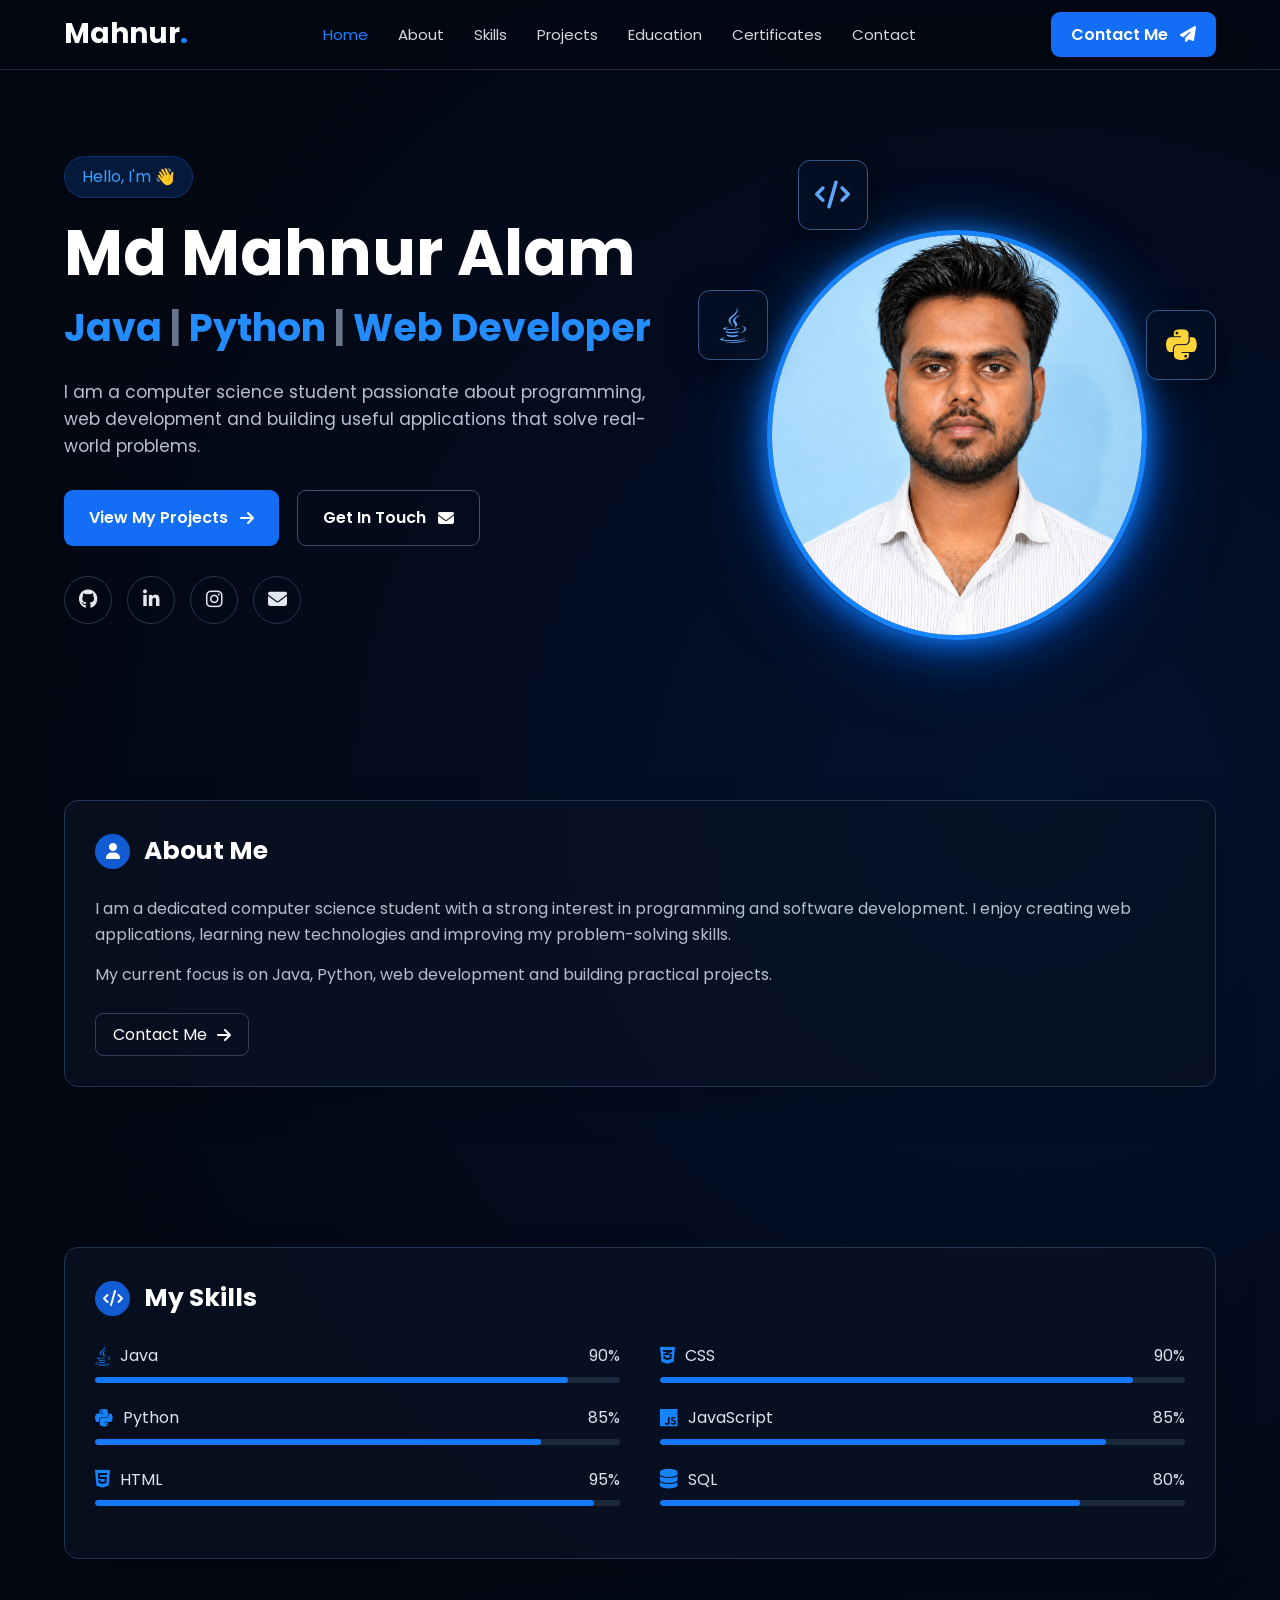
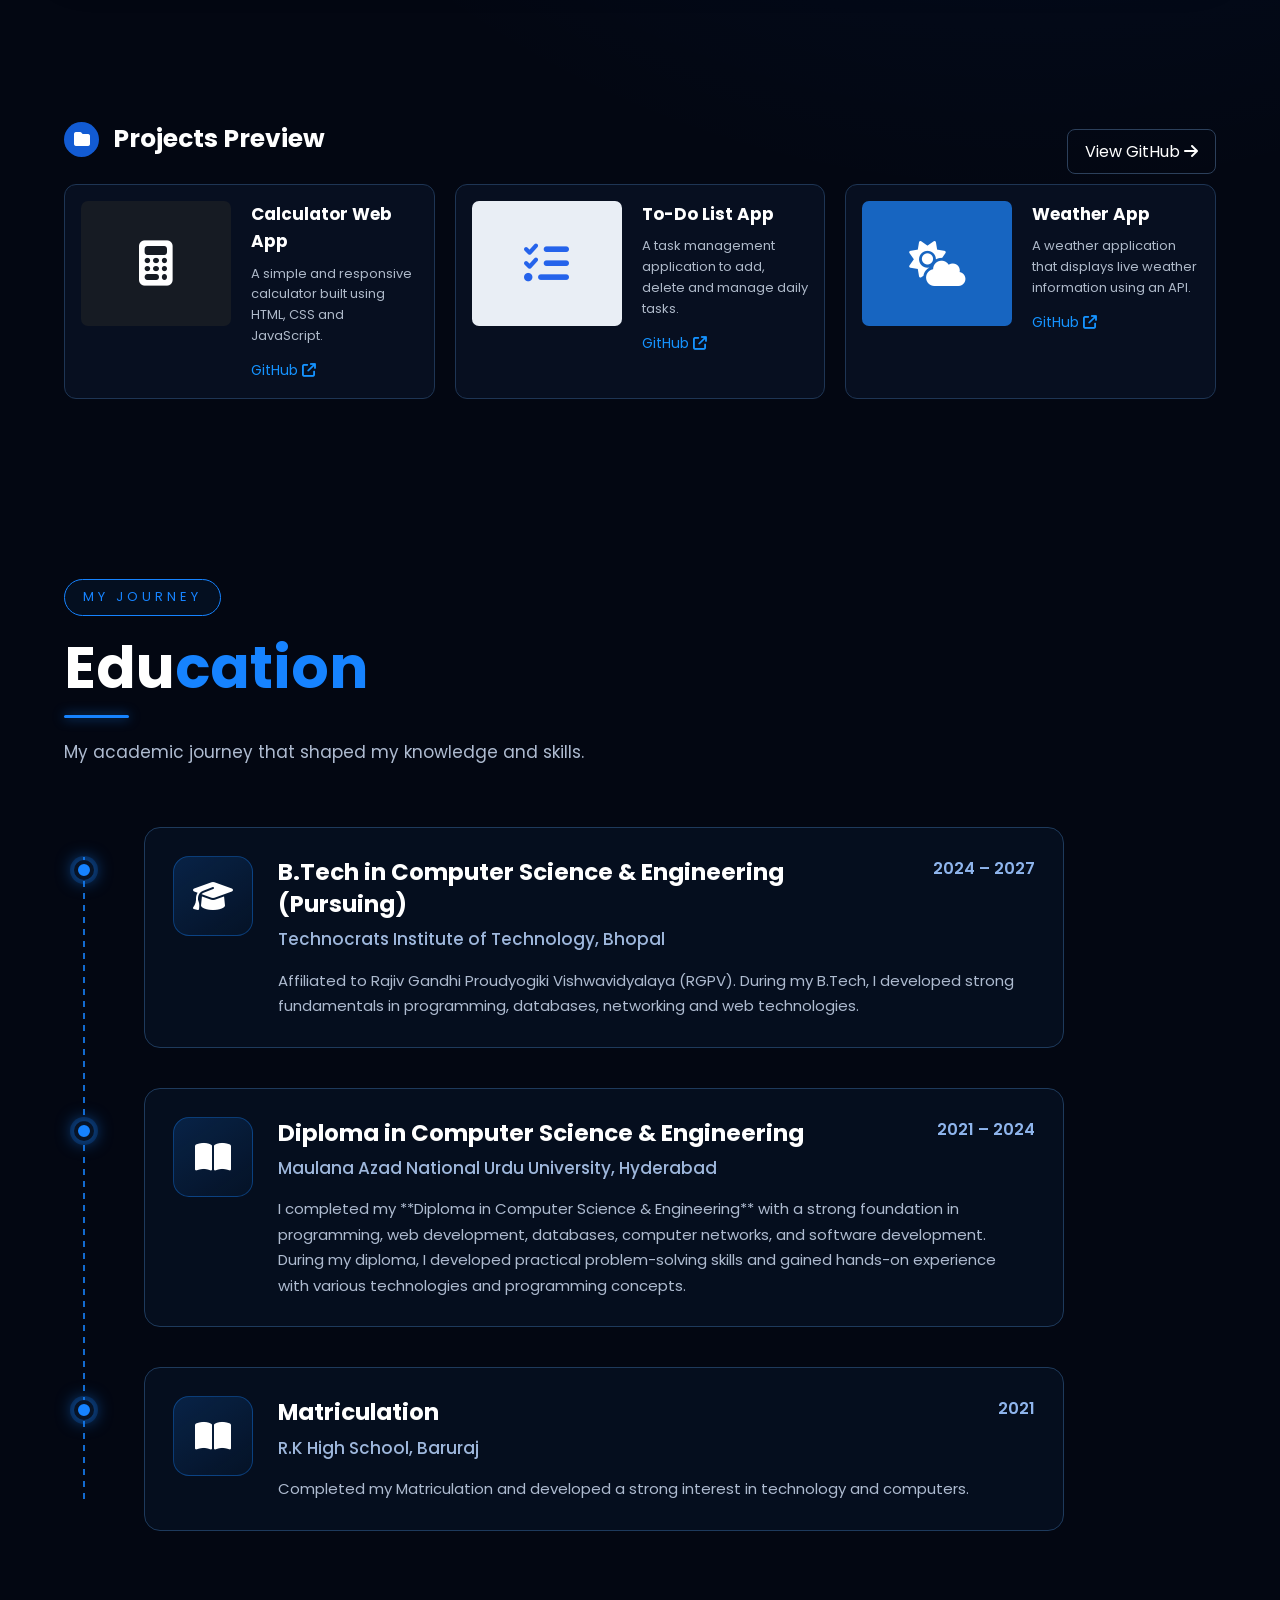
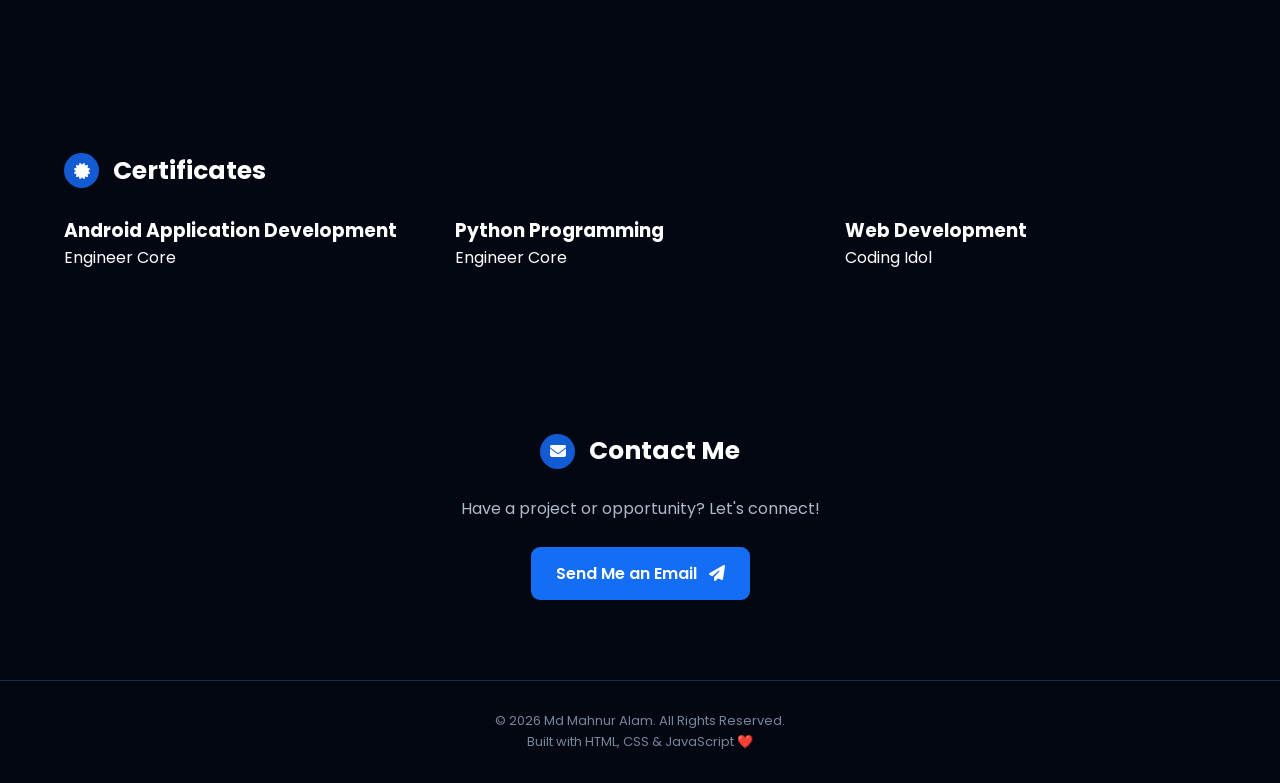
==== portfolio/index.html @ 5532bba8 "Add portfolio site, projects, and Pages workflow Initial add: personal portfolio static site under p" ====
<!DOCTYPE html>
<html lang="en">

<head>
    <meta charset="UTF-8">
    <meta name="viewport" content="width=device-width, initial-scale=1.0">

    <title>Md Mahnur Alam | Portfolio</title>
    <meta name="description" content="Portfolio of Md Mahnur Alam, a computer science student and Java, Python, and web developer.">

    <!-- Google Font -->
    <link rel="preconnect" href="https://fonts.googleapis.com">
    <link rel="preconnect" href="https://fonts.gstatic.com" crossorigin>
    <link href="https://fonts.googleapis.com/css2?family=Poppins:wght@300;400;500;600;700;800&display=swap"
        rel="stylesheet">

    <!-- Font Awesome Icons -->
    <link rel="stylesheet"
        href="https://cdnjs.cloudflare.com/ajax/libs/font-awesome/6.5.2/css/all.min.css">

    <!-- CSS -->
    <link rel="stylesheet" href="style.css">
</head>

<body>

    <!-- ================= NAVBAR ================= -->

    <header class="navbar">

        <a href="#home" class="logo">
            Mahnur<span>.</span>
        </a>

        <nav>
            <a href="#home" class="active">Home</a>
            <a href="#about">About</a>
            <a href="#skills">Skills</a>
            <a href="#projects">Projects</a>
            <a href="#education">Education</a>
            <a href="#certificates">Certificates</a>
            <a href="#contact">Contact</a>
        </nav>

        <a href="#contact" class="nav-btn">
            Contact Me
            <i class="fa-solid fa-paper-plane"></i>
        </a>

        <button class="menu-btn">
            <i class="fa-solid fa-bars"></i>
        </button>

    </header>


    <!-- ================= HOME ================= -->

    <section id="home" class="hero">

        <div class="hero-text">

            <div class="hello">
                Hello, I'm 👋
            </div>

            <h1>
                Md Mahnur Alam
            </h1>

            <h2>
                Java <span>|</span> Python <span>|</span> Web Developer
            </h2>

            <p>
                I am a computer science student passionate about
                programming, web development and building useful
                applications that solve real-world problems.
            </p>

            <div class="hero-buttons">

                <a href="#projects" class="primary-btn">
                    View My Projects
                    <i class="fa-solid fa-arrow-right"></i>
                </a>

                <a href="mailto:mahnooralam007@gmail.com" class="secondary-btn">
                    Get In Touch
                    <i class="fa-solid fa-envelope"></i>
                </a>

            </div>


            <!-- Social Media -->

            <div class="social-icons">

                <a href="https://github.com/mahnuralam007" title="GitHub">
                    <i class="fa-brands fa-github"></i>
                </a>

                <a href="https://www.linkedin.com/in/md-mahnur-alam-bbb859289/" title="LinkedIn">
                    <i class="fa-brands fa-linkedin-in"></i>
                </a>

                <a href="https://www.instagram.com/__md_mahnoor_?igsi=ZjZoYW9jem9waG0=" title="Instagram">
                    <i class="fa-brands fa-instagram"></i>
                </a>

                <a href="https://mail.google.com/mail/?view=cm&fs=1&to=mahnooralam007@gmail.com" title="Email">
                    <i class="fa-solid fa-envelope"></i>
                </a>

            </div>

        </div>


        <!-- Profile Image -->

        <div class="hero-image">

            <div class="glow-circle"></div>

            <img src="My_pic_mn.png" alt="Md Mahnur Alam">

            <div class="floating-icon java">
                <i class="fa-brands fa-java"></i>
            </div>

            <div class="floating-icon python">
                <i class="fa-brands fa-python"></i>
            </div>

            <div class="floating-icon code">
                <i class="fa-solid fa-code"></i>
            </div>

        </div>

    </section>


    <!-- ================= ABOUT + SKILLS ================= -->

    <section class="about">

        <!-- About -->

        <div class="about-card" id="about">

            <div class="section-title">
                <i class="fa-solid fa-user"></i>
                <h2>About Me</h2>
            </div>

            <p>
                I am a dedicated computer science student with a strong
                interest in programming and software development.
                I enjoy creating web applications, learning new
                technologies and improving my problem-solving skills.
            </p>

            <p>
                My current focus is on Java, Python, web development
                and building practical projects.
            </p>

            <a href="#contact" class="small-btn">
                Contact Me
                <i class="fa-solid fa-arrow-right"></i>
            </a>

        </div>

    </section>

        <!-- Skills -->

        <section class="skills">

        <div class="skills-card" id="skills">

            <div class="section-title">
                <i class="fa-solid fa-code"></i>
                <h2>My Skills</h2>
            </div>


            <div class="skills-container">

                <!-- Left -->

                <div class="skill-column">

                    <div class="skill">
                        <div class="skill-info">
                            <span>
                                <i class="fa-brands fa-java"></i>
                                Java
                            </span>
                            <span>90%</span>
                        </div>

                        <div class="progress">
                            <div style="width: 90%"></div>
                        </div>
                    </div>


                    <div class="skill">
                        <div class="skill-info">
                            <span>
                                <i class="fa-brands fa-python"></i>
                                Python
                            </span>
                            <span>85%</span>
                        </div>

                        <div class="progress">
                            <div style="width: 85%"></div>
                        </div>
                    </div>


                    <div class="skill">
                        <div class="skill-info">
                            <span>
                                <i class="fa-brands fa-html5"></i>
                                HTML
                            </span>
                            <span>95%</span>
                        </div>

                        <div class="progress">
                            <div style="width: 95%"></div>
                        </div>
                    </div>

                </div>


                <!-- Right -->

                <div class="skill-column">

                    <div class="skill">
                        <div class="skill-info">
                            <span>
                                <i class="fa-brands fa-css3-alt"></i>
                                CSS
                            </span>
                            <span>90%</span>
                        </div>

                        <div class="progress">
                            <div style="width: 90%"></div>
                        </div>
                    </div>


                    <div class="skill">
                        <div class="skill-info">
                            <span>
                                <i class="fa-brands fa-js"></i>
                                JavaScript
                            </span>
                            <span>85%</span>
                        </div>

                        <div class="progress">
                            <div style="width: 85%"></div>
                        </div>
                    </div>


                    <div class="skill">
                        <div class="skill-info">
                            <span>
                                <i class="fa-solid fa-database"></i>
                                SQL
                            </span>
                            <span>80%</span>
                        </div>

                        <div class="progress">
                            <div style="width: 80%"></div>
                        </div>
                    </div>

                </div>

            </div>

        </div>

    </section>


    <!-- ================= PROJECTS ================= -->

    <section id="projects" class="projects">

        <div class="section-heading">

            <div class="section-title">
                <i class="fa-solid fa-folder"></i>
                <h2>Projects Preview</h2>
            </div>

            <a href="https://github.com/mahnuralam007" target="_blank" rel="noopener noreferrer" class="view-all">
                View GitHub
                <i class="fa-solid fa-arrow-right"></i>
            </a>

        </div>


        <div class="project-container">


            <!-- Project 1 -->

            <div class="project-card">

                <div class="project-image calculator">
                    <i class="fa-solid fa-calculator"></i>
                </div>

                <div class="project-content">

                    <h3>Calculator Web App</h3>

                    <p>
                        A simple and responsive calculator
                        built using HTML, CSS and JavaScript.
                    </p>

                    <a href="https://github.com/mahnuralam007" target="_blank" rel="noopener noreferrer">
                        GitHub
                        <i class="fa-solid fa-arrow-up-right-from-square"></i>
                    </a>

                </div>

            </div>


            <!-- Project 2 -->

            <div class="project-card">

                <div class="project-image todo">
                    <i class="fa-solid fa-list-check"></i>
                </div>

                <div class="project-content">

                    <h3>To-Do List App</h3>

                    <p>
                        A task management application to
                        add, delete and manage daily tasks.
                    </p>

                    <a href="https://github.com/mahnuralam007" target="_blank" rel="noopener noreferrer">
                        GitHub
                        <i class="fa-solid fa-arrow-up-right-from-square"></i>
                    </a>

                </div>

            </div>


            <!-- Project 3 -->

            <div class="project-card">

                <div class="project-image weather">
                    <i class="fa-solid fa-cloud-sun"></i>
                </div>

                <div class="project-content">

                    <h3>Weather App</h3>

                    <p>
                        A weather application that displays
                        live weather information using an API.
                    </p>

                    <a href="https://github.com/mahnuralam007" target="_blank" rel="noopener noreferrer">
                        GitHub
                        <i class="fa-solid fa-arrow-up-right-from-square"></i>
                    </a>

                </div>

            </div>

        </div>

    </section>


<!-- ================= EDUCATION ================= -->

<section id="education" class="education-section">

    <div class="education-header">

        <span class="journey-label">MY JOURNEY</span>

        <h2>
            <span>Edu</span>cation
        </h2>

        <div class="education-line"></div>

        <p>
            My academic journey that shaped my knowledge and skills.
        </p>

    </div>


    <div class="education-timeline">


        <!-- Diploma -->

        <div class="education-item">

            <div class="timeline-dot"></div>

            <div class="education-icon">
                <i class="fa-solid fa-graduation-cap"></i>
            </div>

            <div class="education-content">

                <div class="education-top">

                    <div>
                        <h3>
                            B.Tech in Computer Science & Engineering (Pursuing)
                        </h3>

                        <h4>
                            Technocrats Institute of Technology, Bhopal
                        </h4>
                    </div>

                    <span class="education-date">
                        2024 – 2027
                    </span>

                </div>

                <p>
                    Affiliated to Rajiv Gandhi Proudyogiki Vishwavidyalaya
                    (RGPV). During my B.Tech, I developed strong
                    fundamentals in programming, databases, networking
                    and web technologies.
                </p>

            </div>

        </div>


        <!-- 12th -->

        <div class="education-item">

            <div class="timeline-dot"></div>

            <div class="education-icon">
                <i class="fa-solid fa-book-open"></i>
            </div>

            <div class="education-content">

                <div class="education-top">

                    <div>
                        <h3>
                            Diploma in Computer Science & Engineering
                        </h3>

                        <h4>
                            Maulana Azad National Urdu University, Hyderabad
                        </h4>
                    </div>

                    <span class="education-date">
                        2021 – 2024
                    </span>

                </div>

                <p>
                    I completed my **Diploma in Computer Science & Engineering** 
                    with a strong foundation in programming, web development, databases, 
                    computer networks, and software development. During my diploma, 
                    I developed practical problem-solving skills and gained hands-on 
                    experience with various technologies and programming concepts.
                </p>

            </div>

        </div>


        <!-- 10th -->

        <div class="education-item">

            <div class="timeline-dot"></div>

            <div class="education-icon">
                <i class="fa-solid fa-book-open"></i>
            </div>

            <div class="education-content">

                <div class="education-top">

                    <div>
                        <h3>
                            Matriculation
                        </h3>

                        <h4>
                            R.K High School, Baruraj
                        </h4>
                    </div>

                    <span class="education-date">
                        2021
                    </span>

                </div>

                <p>
                    Completed my Matriculation and developed
                    a strong interest in technology and computers.
                </p>

            </div>

        </div>

    </div>

</section>


    <!-- ================= CERTIFICATES ================= -->

    <section id="certificates" class="simple-section">

        <div class="section-title">
            <i class="fa-solid fa-certificate"></i>
            <h2>Certificates</h2>
        </div>

        <div class="certificate-container">

            <div class="simple-card">
                <h3>Android Application Development</h3>
                <p>Engineer Core</p>
            </div>

            <div class="simple-card">
                <h3>Python Programming</h3>
                <p>Engineer Core</p>
            </div>

            <div class="simple-card">
                <h3>Web Development</h3>
                <p>Coding Idol</p>
            </div>

        </div>

    </section>


    <!-- ================= CONTACT ================= -->

    <section id="contact" class="contact">

        <div class="section-title">
            <i class="fa-solid fa-envelope"></i>
            <h2>Contact Me</h2>
        </div>

        <p>
            Have a project or opportunity? Let's connect!
        </p>

        <a href="mailto:mahnooralam007@gmail.com" class="primary-btn">
            Send Me an Email
            <i class="fa-solid fa-paper-plane"></i>
        </a>

    </section>


    <!-- ================= FOOTER ================= -->

    <footer>

        <p>
            © 2026 Md Mahnur Alam. All Rights Reserved.
        </p>

        <p>
            Built with HTML, CSS & JavaScript ❤️
        </p>

    </footer>


    <!-- JavaScript -->
    <script src="script.js"></script>

</body>

</html>
---- portfolio/style.css ----
/* =========================
   RESET
========================= */

* {
    margin: 0;
    padding: 0;
    box-sizing: border-box;
}


html {
    scroll-behavior: smooth;
}


body {
    font-family: "Poppins", sans-serif;

    background:
        radial-gradient(circle at 80% 20%, rgba(0, 102, 255, 0.12), transparent 30%),
        #030712;

    color: #ffffff;

    line-height: 1.6;
}


/* =========================
   GENERAL
========================= */

section {
    padding: 80px 5%;
}


a {
    text-decoration: none;
    color: inherit;
}


button {
    font-family: inherit;
}


/* =========================
   NAVBAR
========================= */

.navbar {
    height: 70px;

    display: flex;
    align-items: center;
    justify-content: space-between;

    padding: 0 5%;

    background: rgba(3, 7, 18, 0.9);

    border-bottom: 1px solid #1c2a41;

    position: sticky;
    top: 0;

    z-index: 1000;

    backdrop-filter: blur(10px);
}


.logo {
    font-size: 28px;
    font-weight: 700;
}


.logo span {
    color: #1683ff;
}


.navbar nav {
    display: flex;
    gap: 30px;
}


.navbar nav a {
    color: #d4d8e0;

    font-size: 15px;

    transition: 0.3s;
}


.navbar nav a:hover,
.navbar nav a.active {
    color: #1683ff;
}


.nav-btn {
    background: #146ef5;

    padding: 10px 20px;

    border-radius: 9px;

    font-weight: 600;

    transition: 0.3s;
}


.nav-btn:hover {
    transform: translateY(-2px);

    box-shadow: 0 10px 30px rgba(20, 110, 245, 0.3);
}


.nav-btn i {
    margin-left: 8px;
}


.menu-btn {
    display: none;

    background: none;

    border: none;

    color: white;

    font-size: 24px;

    cursor: pointer;
}


/* =========================
   HERO
========================= */

.hero {
    min-height: 600px;

    display: flex;
    align-items: center;
    justify-content: space-between;

    max-width: 1400px;

    margin: auto;

    padding-top: 70px;
}


.hero-text {
    width: 52%;
}


.hello {
    display: inline-block;

    background: rgba(20, 110, 245, 0.18);

    color: #39a0ff;

    padding: 7px 17px;

    border-radius: 30px;

    margin-bottom: 20px;

    border: 1px solid rgba(20, 110, 245, 0.3);
}


.hero h1 {
    font-size: clamp(45px, 5vw, 68px);

    line-height: 1.1;

    margin-bottom: 10px;
}


.hero h2 {
    color: #238cff;

    font-size: clamp(25px, 3vw, 38px);

    margin-bottom: 20px;
}


.hero h2 span {
    color: #68758b;
}


.hero-text > p {
    max-width: 650px;

    color: #b6c0d0;

    font-size: 17px;

    margin-bottom: 30px;
}


/* =========================
   BUTTONS
========================= */

.hero-buttons {
    display: flex;

    gap: 18px;

    flex-wrap: wrap;
}


.primary-btn,
.secondary-btn {
    display: inline-flex;

    align-items: center;

    gap: 12px;

    padding: 14px 25px;

    border-radius: 9px;

    font-weight: 600;

    transition: 0.3s;
}


.primary-btn {
    background: #146ef5;

    color: white;
}


.primary-btn:hover {
    transform: translateY(-3px);

    box-shadow: 0 12px 30px rgba(20, 110, 245, 0.3);
}


.secondary-btn {
    border: 1px solid #40516b;

    color: white;
}


.secondary-btn:hover {
    border-color: #1683ff;

    color: #1683ff;
}


/* =========================
   SOCIAL ICONS
========================= */

.social-icons {
    display: flex;

    gap: 15px;

    margin-top: 30px;
}


.social-icons a {
    width: 48px;
    height: 48px;

    display: flex;

    align-items: center;
    justify-content: center;

    border-radius: 50%;

    border: 1px solid #263750;

    color: #e2e8f0;

    font-size: 19px;

    transition: 0.3s;
}


.social-icons a:hover {
    background: #146ef5;

    border-color: #146ef5;

    transform: translateY(-4px);
}


/* =========================
   HERO IMAGE
========================= */

.hero-image {
    width: 45%;

    height: 500px;

    position: relative;

    display: flex;

    justify-content: center;

    align-items: flex-end;
}


.glow-circle {
    position: absolute;

    width: 370px;
    height: 370px;

    border-radius: 50%;

    background: radial-gradient(
        circle,
        #1267ee 0%,
        #063eac 45%,
        #031431 75%
    );

    box-shadow:
        0 0 40px rgba(0, 102, 255, 0.7),
        0 0 100px rgba(0, 102, 255, 0.3);
}


.hero-image img {
    position: relative;
    top -100px;
    z-index: 2;

    width: 380px;
    height: 410px;

    object-fit: cover;

    object-position: center;

    border-radius: 50%;

    border: 5px solid #1683ff;

    box-shadow:
        0 0 25px rgba(22, 131, 255, 0.7),
        0 0 60px rgba(22, 131, 255, 0.3);
}


/* Floating Icons */

.floating-icon {
    position: absolute;

    width: 70px;
    height: 70px;

    display: flex;

    align-items: center;
    justify-content: center;

    border-radius: 12px;

    background: rgba(5, 15, 35, 0.9);

    border: 1px solid #31598c;

    color: #60a5fa;

    font-size: 35px;

    z-index: 5;

    box-shadow: 0 10px 30px rgba(0, 0, 0, 0.4);

    animation: float 3s ease-in-out infinite;
}


.java {
    left: 0;
    top: 150px;
}


.python {
    right: 0;
    top: 170px;

    color: #ffd43b;
}


.code {
    left: 100px;
    top: 20px;

    font-size: 28px;
}


@keyframes float {

    0%,
    100% {
        transform: translateY(0);
    }

    50% {
        transform: translateY(-10px);
    }
}


/* =========================
   ABOUT + SKILLS
========================= */

.about-skills {
    max-width: 1400px;

    margin: auto;

    display: grid;

    grid-template-columns: 1fr 1.8fr;

    gap: 20px;

    padding-top: 20px;
}


.about-card,
.skills-card {
    background: rgba(8, 18, 35, 0.75);

    border: 1px solid #1e3554;

    border-radius: 14px;

    padding: 30px;

    box-shadow: 0 15px 40px rgba(0, 0, 0, 0.2);
}
    /* Fix About & Skills navigation */
#about,
#skills {
    scroll-margin-top: 100px;
}

.section-title {
    display: flex;

    align-items: center;

    gap: 14px;

    margin-bottom: 25px;
}


.section-title i {
    width: 35px;
    height: 35px;

    display: flex;

    justify-content: center;
    align-items: center;

    border-radius: 50%;

    background: #125bd3;

    color: white;
}


.section-title h2 {
    font-size: 25px;
}


.about-card p {
    color: #b4bfce;

    margin-bottom: 15px;
}


.small-btn {
    display: inline-flex;

    gap: 10px;

    align-items: center;

    border: 1px solid #2d415c;

    padding: 8px 17px;

    border-radius: 8px;

    margin-top: 10px;

    transition: 0.3s;
}


.small-btn:hover {
    color: #1683ff;

    border-color: #1683ff;
}


/* =========================
   SKILLS
========================= */

.skills-container {
    display: grid;

    grid-template-columns: 1fr 1fr;

    gap: 40px;
}


.skill {
    margin-bottom: 22px;
}


.skill-info {
    display: flex;

    justify-content: space-between;

    margin-bottom: 8px;

    color: #dce3ed;
}


.skill-info span:first-child {
    display: flex;

    align-items: center;

    gap: 10px;
}


.skill-info i {
    color: #1683ff;

    font-size: 20px;
}


.progress {
    height: 6px;

    background: #1c293c;

    border-radius: 10px;

    overflow: hidden;
}


.progress div {
    height: 100%;

    background: #1479ff;

    border-radius: 10px;
}


/* =========================
   PROJECTS
========================= */

.projects {
    max-width: 1400px;

    margin: auto;
}


.section-heading {
    display: flex;

    justify-content: space-between;

    align-items: center;
}


.view-all {
    border: 1px solid #2c405b;

    padding: 9px 17px;

    border-radius: 8px;

    transition: 0.3s;
}


.view-all:hover {
    color: #1683ff;

    border-color: #1683ff;
}


.project-container {
    display: grid;

    grid-template-columns: repeat(3, 1fr);

    gap: 20px;
}


.project-card {
    display: flex;

    gap: 20px;

    padding: 16px;

    background: rgba(8, 18, 35, 0.8);

    border: 1px solid #1e3554;

    border-radius: 12px;

    transition: 0.3s;
}


.project-card:hover {
    transform: translateY(-6px);

    border-color: #1678f5;

    box-shadow: 0 15px 35px rgba(0, 102, 255, 0.15);
}


.project-image {
    min-width: 150px;

    height: 125px;

    display: flex;

    justify-content: center;
    align-items: center;

    border-radius: 7px;

    font-size: 45px;
}


.calculator {
    background: #161b23;
}


.todo {
    background: #e9eef5;

    color: #2563eb;
}


.weather {
    background: #1765c1;
}


.project-content h3 {
    margin-bottom: 8px;

    font-size: 17px;
}


.project-content p {
    color: #aeb9c9;

    font-size: 13px;

    margin-bottom: 10px;
}


.project-content a {
    color: #1593ff;

    font-size: 14px;
}


/* =========================
   EDUCATION / CERTIFICATES
========================= */

/* =========================================
   EDUCATION SECTION
========================================= */

.education-section {
    width: 100%;
    max-width: 1400px;
    margin: 0 auto;
    padding: 100px 5%;
}


/* =========================
   EDUCATION HEADER
========================= */

.education-header {
    text-align: left;
    max-width: 650px;
    margin-bottom: 60px;
}

.journey-label {
    display: inline-block;

    padding: 7px 18px;

    border: 1px solid #1683ff;
    border-radius: 30px;

    color: #1683ff;

    font-size: 13px;
    letter-spacing: 4px;

    margin-bottom: 20px;

    background: rgba(22, 131, 255, 0.06);
}

.education-header h2 {
    font-size: clamp(40px, 5vw, 58px);

    line-height: 1.1;

    margin-bottom: 15px;

    color: #1683ff;
}

.education-header h2 span {
    color: white;
}

.education-line {
    width: 65px;
    height: 3px;

    background: #1683ff;

    border-radius: 5px;

    margin-bottom: 20px;

    box-shadow: 0 0 12px rgba(22, 131, 255, 0.7);
}

.education-header p {
    color: #aebbd0;

    font-size: 17px;

    line-height: 1.7;
}


/* =========================
   TIMELINE
========================= */

.education-timeline {
    position: relative;

    width: 100%;
    max-width: 1000px;

    padding-left: 80px;
}


/* Vertical Timeline */

.education-timeline::before {
    content: "";

    position: absolute;

    left: 19px;

    top: 30px;
    bottom: 30px;

    width: 2px;

    background: repeating-linear-gradient(
        to bottom,
        #1683ff 0px,
        #1683ff 6px,
        transparent 6px,
        transparent 12px
    );

    opacity: 0.8;
}


/* =========================
   EDUCATION CARD
========================= */

.education-item {
    position: relative;

    display: flex;

    align-items: flex-start;

    gap: 25px;

    width: 100%;

    margin-bottom: 40px;

    padding: 28px;

    border: 1px solid #1e3a5c;

    border-radius: 16px;

    background: rgba(7, 19, 38, 0.65);

    transition: all 0.4s ease;
}

.education-item:hover {
    transform: translateX(8px);

    border-color: #1683ff;

    background: rgba(10, 28, 55, 0.85);

    box-shadow:
        0 15px 40px rgba(22, 131, 255, 0.12),
        0 0 25px rgba(22, 131, 255, 0.06);
}


/* =========================
   TIMELINE DOT
========================= */

.timeline-dot {
    position: absolute;

    left: -71px;

    top: 32px;

    width: 20px;
    height: 20px;

    border-radius: 50%;

    background: #1683ff;

    border: 4px solid #071326;

    box-shadow:
        0 0 0 4px rgba(22, 131, 255, 0.2),
        0 0 18px rgba(22, 131, 255, 0.8);

    z-index: 2;
}


/* =========================
   EDUCATION ICON
========================= */

.education-icon {
    flex-shrink: 0;

    width: 80px;
    height: 80px;

    display: flex;

    align-items: center;
    justify-content: center;

    border-radius: 16px;

    background: linear-gradient(
        145deg,
        rgba(22, 131, 255, 0.18),
        rgba(22, 131, 255, 0.04)
    );

    border: 1px solid rgba(22, 131, 255, 0.35);

    color: white;

    font-size: 32px;
}


/* =========================
   CONTENT
========================= */

.education-content {
    flex: 1;
    min-width: 0;
}

.education-top {
    display: flex;

    justify-content: space-between;

    align-items: flex-start;

    gap: 25px;

    margin-bottom: 15px;
}

.education-content h3 {
    color: white;

    font-size: 23px;

    line-height: 1.4;

    margin-bottom: 7px;
}

.education-content h4 {
    color: #9eb7dc;

    font-size: 17px;

    font-weight: 500;

    line-height: 1.5;
}

.education-date {
    color: #8fb5ed;

    font-size: 16px;

    font-weight: 600;

    white-space: nowrap;
}

.education-content p {
    color: #aebbd0;

    font-size: 15px;

    line-height: 1.7;

    max-width: 750px;
}


/* ==================================================
   TABLET — 900px
================================================== */

@media (max-width: 900px) {

    .education-section {
        padding: 80px 5%;
    }

    .education-header {
        margin-bottom: 45px;
    }

    .education-timeline {
        max-width: 100%;
    }

    .education-item {
        padding: 24px;
    }

    .education-content h3 {
        font-size: 21px;
    }

    .education-content h4 {
        font-size: 16px;
    }

}


/* ==================================================
   TABLET / SMALL LAPTOP — 700px
================================================== */

@media (max-width: 700px) {

    .education-section {
        padding: 70px 5%;
    }

    .education-timeline {
        padding-left: 60px;
    }


    /* Move timeline */

    .education-timeline::before {
        left: 14px;
    }


    /* Move dot */

    .timeline-dot {
        left: -56px;

        width: 18px;
        height: 18px;
    }


    .education-item {
        gap: 18px;

        padding: 22px;

        margin-bottom: 30px;
    }


    .education-icon {
        width: 65px;
        height: 65px;

        font-size: 26px;
    }


    .education-top {
        gap: 15px;
    }


    .education-content h3 {
        font-size: 19px;
    }


    .education-content h4 {
        font-size: 15px;
    }


    .education-content p {
        font-size: 14px;
    }

}


/* ==================================================
   MOBILE — 550px
================================================== */

@media (max-width: 550px) {

    .education-section {
        padding: 60px 5%;
    }


    .education-header {
        margin-bottom: 40px;
    }


    .journey-label {
        font-size: 11px;

        letter-spacing: 3px;

        padding: 6px 14px;
    }


    .education-header h2 {
        font-size: 40px;
    }


    .education-header p {
        font-size: 15px;
    }


    .education-timeline {
        padding-left: 45px;
    }


    .education-timeline::before {
        left: 10px;

        top: 20px;
        bottom: 20px;
    }


    .timeline-dot {
        left: -44px;

        top: 25px;

        width: 16px;
        height: 16px;

        border-width: 3px;
    }


    .education-item {
        display: block;

        padding: 20px;

        border-radius: 14px;
    }


    .education-icon {
        width: 55px;
        height: 55px;

        margin-bottom: 18px;

        font-size: 23px;

        border-radius: 12px;
    }


    .education-top {
        display: block;

        margin-bottom: 12px;
    }


    .education-content h3 {
        font-size: 18px;

        margin-bottom: 6px;
    }


    .education-content h4 {
        font-size: 14px;

        margin-bottom: 10px;
    }


    .education-date {
        display: inline-block;

        font-size: 13px;

        padding: 4px 10px;

        border-radius: 5px;

        background: rgba(22, 131, 255, 0.1);

        border: 1px solid rgba(22, 131, 255, 0.2);
    }


    .education-content p {
        font-size: 13px;

        line-height: 1.7;
    }

}


/* ==================================================
   VERY SMALL MOBILE — 380px
================================================== */

@media (max-width: 380px) {

    .education-section {
        padding: 50px 4%;
    }


    .education-timeline {
        padding-left: 38px;
    }


    .education-timeline::before {
        left: 8px;
    }


    .timeline-dot {
        left: -37px;

        width: 14px;
        height: 14px;
    }


    .education-item {
        padding: 17px;
    }


    .education-header h2 {
        font-size: 34px;
    }


    .education-content h3 {
        font-size: 17px;
    }

}


.certificate-container {
    display: grid;

    grid-template-columns: repeat(3, 1fr);

    gap: 20px;
}


/* =========================
   CONTACT
========================= */

.contact {
    text-align: center;

    max-width: 800px;

    margin: auto;
}


.contact .section-title {
    justify-content: center;
}


.contact p {
    color: #aeb9c9;

    margin-bottom: 25px;
}


/* =========================
   FOOTER
========================= */

footer {
    text-align: center;

    padding: 30px 5%;

    border-top: 1px solid #1c2a41;

    color: #78869a;

    font-size: 13px;
}


/* =========================
   RESPONSIVE
========================= */

@media (max-width: 1100px) {

    .navbar nav {
        gap: 15px;
    }

    .nav-btn {
        display: none;
    }

    .hero h1 {
        font-size: 50px;
    }

    .project-container {
        grid-template-columns: 1fr;
    }

}


@media (max-width: 850px) {

    .navbar nav {
        display: none;

        position: absolute;

        top: 70px;

        left: 0;

        width: 100%;

        background: #050c19;

        flex-direction: column;

        padding: 25px 5%;

        border-bottom: 1px solid #1e3554;
    }


    .navbar nav.show {
        display: flex;
    }


    .menu-btn {
        display: block;
    }


    .hero {
        flex-direction: column;

        text-align: center;

        gap: 50px;
    }


    .hero-text {
        width: 100%;
    }


    .hero-text > p {
        margin-left: auto;
        margin-right: auto;
    }


    .hero-buttons,
    .social-icons {
        justify-content: center;
    }


    .hero-image {
        width: 100%;
    }


    .about-skills {
        grid-template-columns: 1fr;
    }


    .skills-container {
        grid-template-columns: 1fr;
    }


    .certificate-container {
        grid-template-columns: 1fr;
    }

}


@media (max-width: 500px) {

    section {
        padding: 60px 5%;
    }


    .hero h1 {
        font-size: 40px;
    }


    .hero h2 {
        font-size: 23px;
    }


    .hero-image {
        height: 400px;
    }


    .glow-circle {
        width: 290px;
        height: 290px;
    }


    .hero-image img {
        width: 280px;
        height: 370px;
    }


    .floating-icon {
        width: 50px;
        height: 50px;

        font-size: 24px;
    }


    .project-card {
        flex-direction: column;
    }


    .project-image {
        width: 100%;
    }


    .section-heading {
        flex-direction: column;

        align-items: flex-start;

        gap: 10px;
    }

}
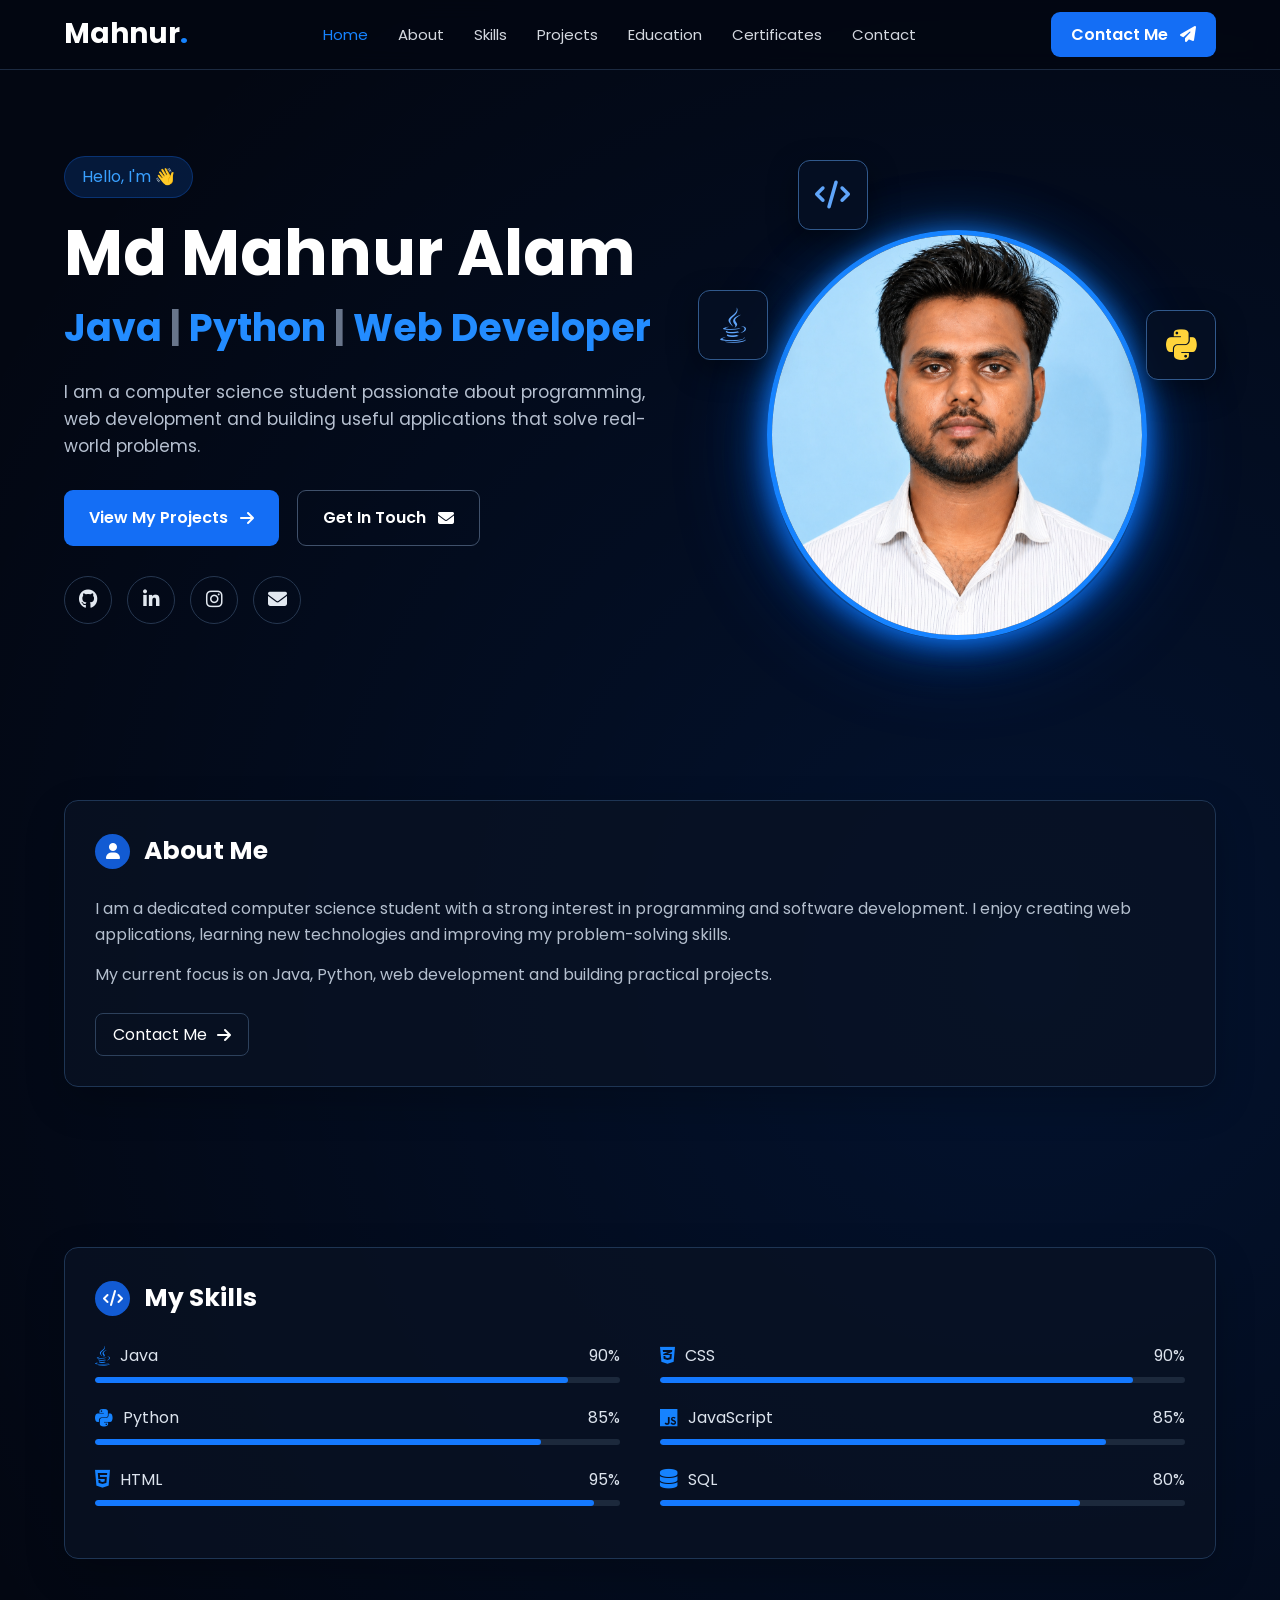
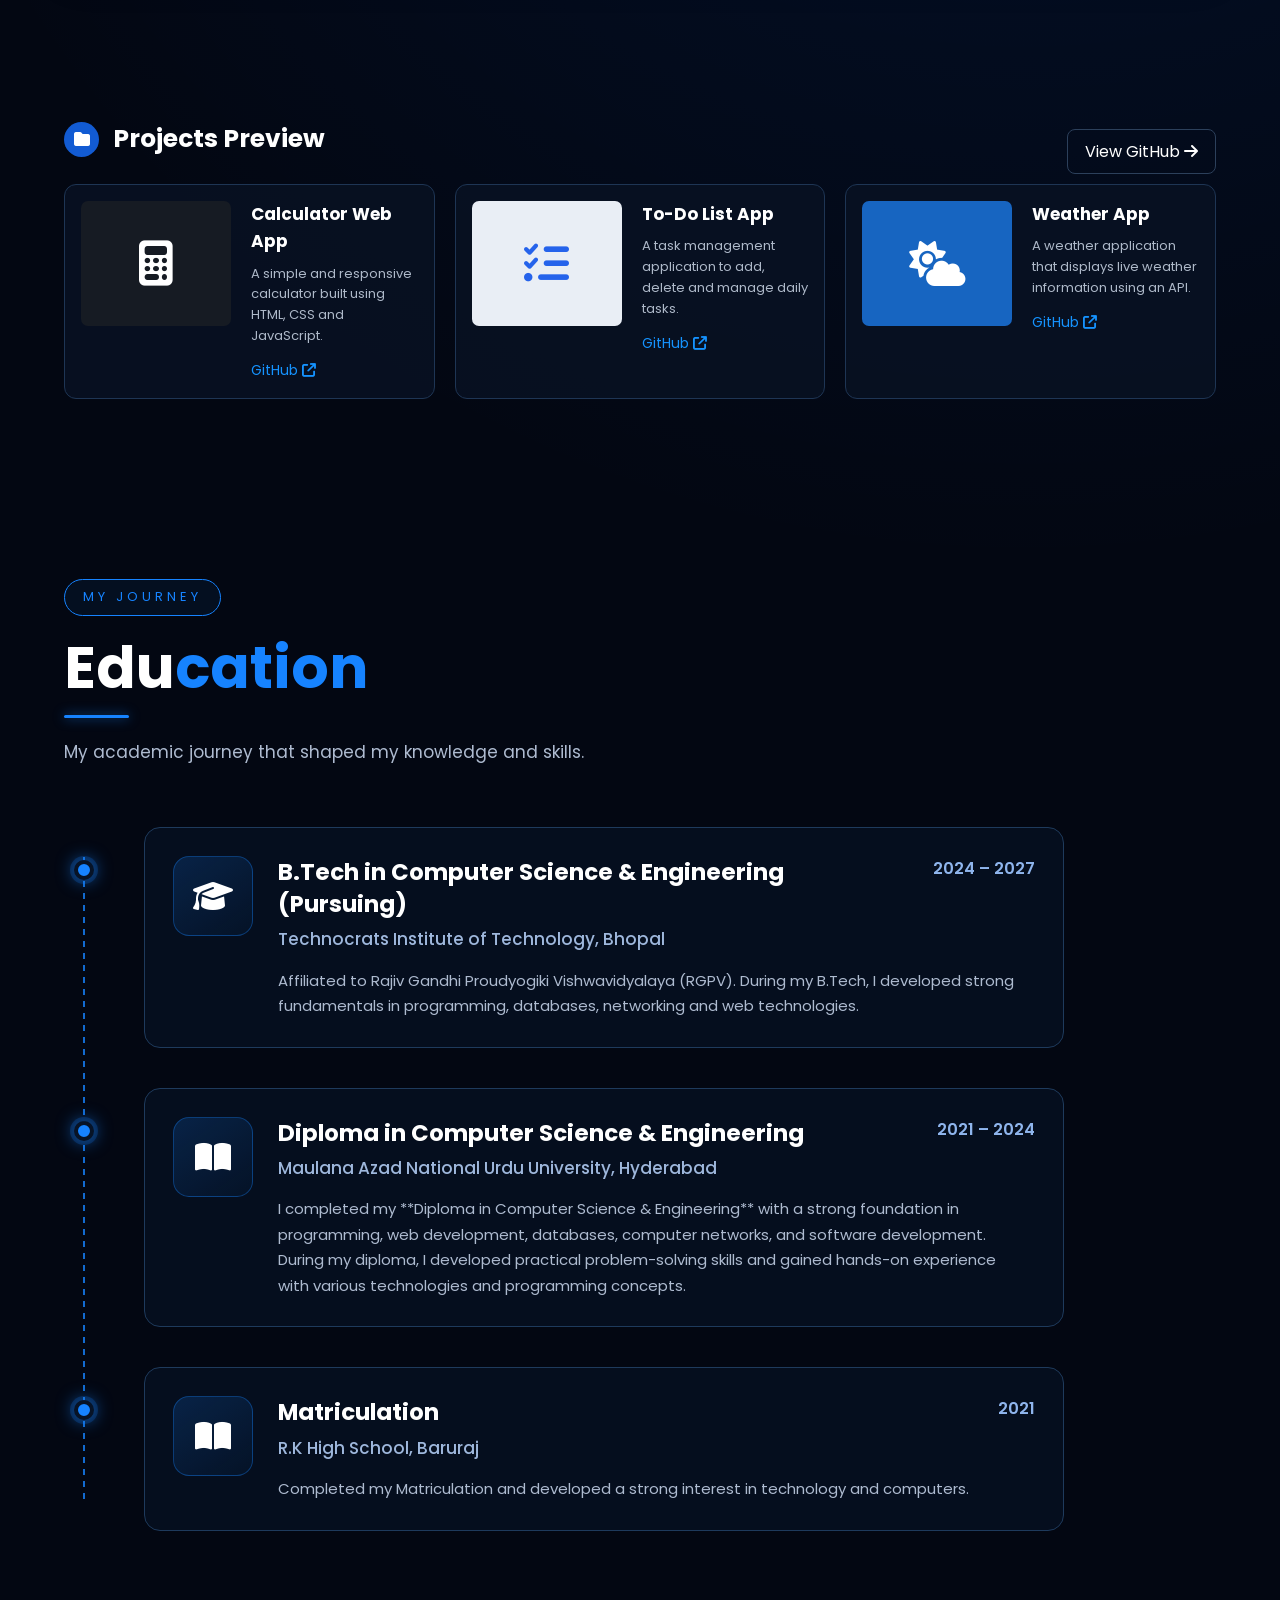
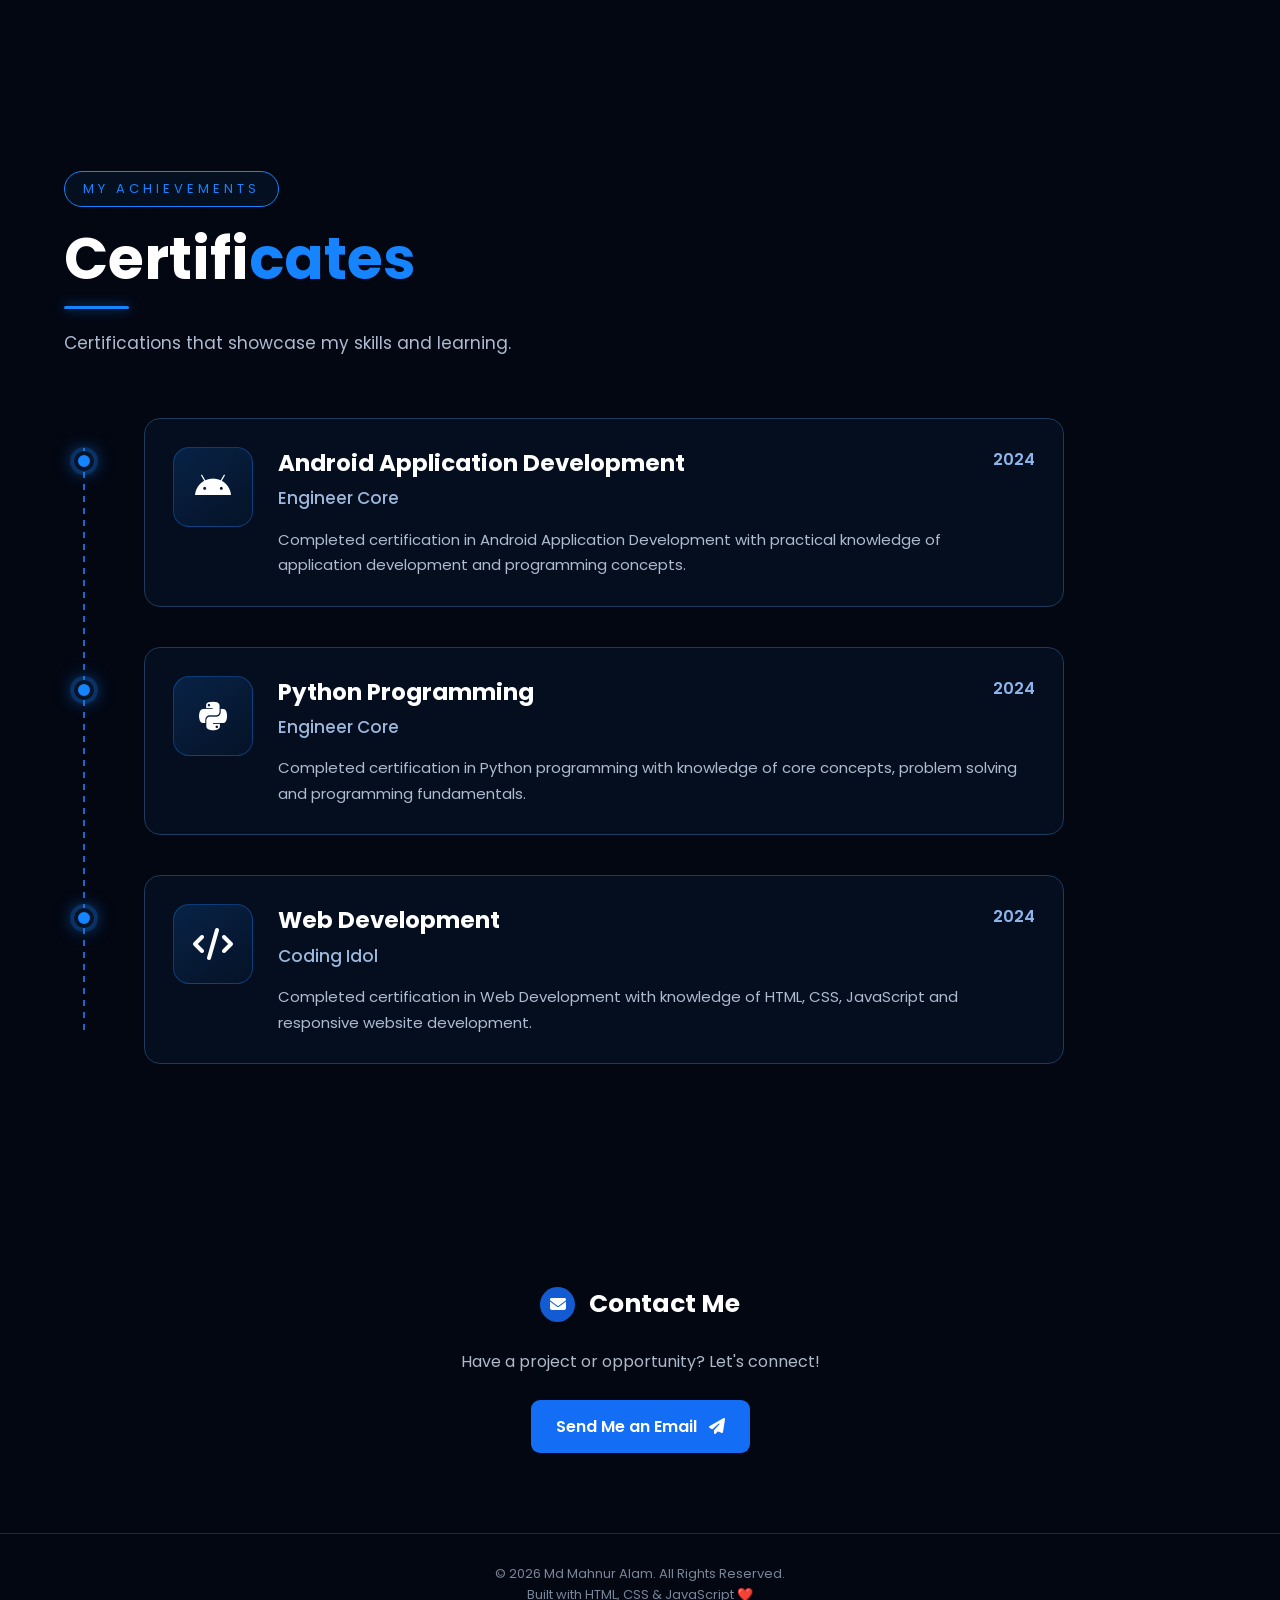
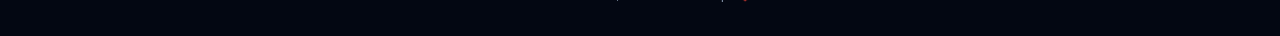
==== commit dd40cb4f: "Redesign certificates section This update replaces the old simple certificate cards with a more poli" ====
--- a/portfolio/index.html
+++ b/portfolio/index.html
@@ -560,34 +560,142 @@
 
 
     <!-- ================= CERTIFICATES ================= -->
-
-    <section id="certificates" class="simple-section">
-
-        <div class="section-title">
-            <i class="fa-solid fa-certificate"></i>
-            <h2>Certificates</h2>
-        </div>
-
-        <div class="certificate-container">
-
-            <div class="simple-card">
-                <h3>Android Application Development</h3>
-                <p>Engineer Core</p>
-            </div>
-
-            <div class="simple-card">
-                <h3>Python Programming</h3>
-                <p>Engineer Core</p>
-            </div>
-
-            <div class="simple-card">
-                <h3>Web Development</h3>
-                <p>Coding Idol</p>
-            </div>
-
-        </div>
-
-    </section>
+     
+
+<section id="certificates" class="certificates-section">
+
+    <div class="certificates-header">
+
+        <span class="journey-label">MY ACHIEVEMENTS</span>
+
+        <h2>
+            <span>Certifi</span>cates
+        </h2>
+
+        <div class="education-line"></div>
+
+        <p>
+            Certifications that showcase my skills and learning.
+        </p>
+
+    </div>
+
+
+    <div class="certificates-timeline">
+
+        <!-- Certificate 1 -->
+
+        <div class="certificate-item">
+
+            <div class="certificate-dot"></div>
+
+            <div class="certificate-icon">
+                <i class="fa-brands fa-android"></i>
+            </div>
+
+            <div class="certificate-content">
+
+                <div class="certificate-top">
+
+                    <div>
+                        <h3>Android Application Development</h3>
+
+                        <h4>Engineer Core</h4>
+                    </div>
+
+                    <span class="certificate-date">
+                        2024
+                    </span>
+
+                </div>
+
+                <p>
+                    Completed certification in Android Application
+                    Development with practical knowledge of application
+                    development and programming concepts.
+                </p>
+
+            </div>
+
+        </div>
+
+
+        <!-- Certificate 2 -->
+
+        <div class="certificate-item">
+
+            <div class="certificate-dot"></div>
+
+            <div class="certificate-icon">
+                <i class="fa-brands fa-python"></i>
+            </div>
+
+            <div class="certificate-content">
+
+                <div class="certificate-top">
+
+                    <div>
+                        <h3>Python Programming</h3>
+
+                        <h4>Engineer Core</h4>
+                    </div>
+
+                    <span class="certificate-date">
+                        2024
+                    </span>
+
+                </div>
+
+                <p>
+                    Completed certification in Python programming with
+                    knowledge of core concepts, problem solving and
+                    programming fundamentals.
+                </p>
+
+            </div>
+
+        </div>
+
+
+        <!-- Certificate 3 -->
+
+        <div class="certificate-item">
+
+            <div class="certificate-dot"></div>
+
+            <div class="certificate-icon">
+                <i class="fa-solid fa-code"></i>
+            </div>
+
+            <div class="certificate-content">
+
+                <div class="certificate-top">
+
+                    <div>
+                        <h3>Web Development</h3>
+
+                        <h4>Coding Idol</h4>
+                    </div>
+
+                    <span class="certificate-date">
+                        2024
+                    </span>
+
+                </div>
+
+                <p>
+                    Completed certification in Web Development with
+                    knowledge of HTML, CSS, JavaScript and responsive
+                    website development.
+                </p>
+
+            </div>
+
+        </div>
+
+    </div>
+
+</section>
 
 
     <!-- ================= CONTACT ================= -->
--- a/portfolio/style.css
+++ b/portfolio/style.css
@@ -1305,12 +1305,496 @@
 }
 
 
-.certificate-container {
-    display: grid;
-
-    grid-template-columns: repeat(3, 1fr);
-
-    gap: 20px;
+/* =========================================
+   CERTIFICATES SECTION
+========================================= */
+
+.certificates-section {
+    width: 100%;
+    max-width: 1400px;
+    margin: 0 auto;
+    padding: 100px 5%;
+}
+
+
+/* =========================
+   HEADER
+========================= */
+
+.certificates-header {
+    text-align: left;
+    max-width: 650px;
+    margin-bottom: 60px;
+}
+
+.certificates-header h2 {
+    font-size: clamp(40px, 5vw, 58px);
+    line-height: 1.1;
+    margin-bottom: 15px;
+    color: #1683ff;
+}
+
+.certificates-header h2 span {
+    color: white;
+}
+
+.certificates-header p {
+    color: #aebbd0;
+    font-size: 17px;
+    line-height: 1.7;
+}
+
+
+/* =========================
+   TIMELINE
+========================= */
+
+.certificates-timeline {
+    position: relative;
+
+    width: 100%;
+    max-width: 1000px;
+
+    padding-left: 80px;
+}
+
+
+/* Vertical Line */
+
+.certificates-timeline::before {
+    content: "";
+
+    position: absolute;
+
+    left: 19px;
+
+    top: 30px;
+    bottom: 30px;
+
+    width: 2px;
+
+    background: repeating-linear-gradient(
+        to bottom,
+        #1683ff 0px,
+        #1683ff 6px,
+        transparent 6px,
+        transparent 12px
+    );
+
+    opacity: 0.8;
+}
+
+
+/* =========================
+   CERTIFICATE CARD
+========================= */
+
+.certificate-item {
+    position: relative;
+
+    display: flex;
+
+    align-items: flex-start;
+
+    gap: 25px;
+
+    width: 100%;
+
+    margin-bottom: 40px;
+
+    padding: 28px;
+
+    border: 1px solid #1e3a5c;
+
+    border-radius: 16px;
+
+    background: rgba(7, 19, 38, 0.65);
+
+    transition: all 0.4s ease;
+}
+
+
+/* Hover */
+
+.certificate-item:hover {
+    transform: translateX(8px);
+
+    border-color: #1683ff;
+
+    background: rgba(10, 28, 55, 0.85);
+
+    box-shadow:
+        0 15px 40px rgba(22, 131, 255, 0.12),
+        0 0 25px rgba(22, 131, 255, 0.06);
+}
+
+
+/* =========================
+   TIMELINE DOT
+========================= */
+
+.certificate-dot {
+    position: absolute;
+
+    left: -71px;
+
+    top: 32px;
+
+    width: 20px;
+    height: 20px;
+
+    border-radius: 50%;
+
+    background: #1683ff;
+
+    border: 4px solid #071326;
+
+    box-shadow:
+        0 0 0 4px rgba(22, 131, 255, 0.2),
+        0 0 18px rgba(22, 131, 255, 0.8);
+
+    z-index: 2;
+}
+
+
+/* =========================
+   ICON
+========================= */
+
+.certificate-icon {
+    flex-shrink: 0;
+
+    width: 80px;
+    height: 80px;
+
+    display: flex;
+
+    align-items: center;
+    justify-content: center;
+
+    border-radius: 16px;
+
+    background: linear-gradient(
+        145deg,
+        rgba(22, 131, 255, 0.18),
+        rgba(22, 131, 255, 0.04)
+    );
+
+    border: 1px solid rgba(22, 131, 255, 0.35);
+
+    color: white;
+
+    font-size: 32px;
+
+    transition: 0.3s ease;
+}
+
+
+/* Icon Hover */
+
+.certificate-item:hover .certificate-icon {
+    transform: scale(1.08);
+
+    border-color: #1683ff;
+
+    box-shadow:
+        0 0 20px rgba(22, 131, 255, 0.25);
+}
+
+
+/* =========================
+   CONTENT
+========================= */
+
+.certificate-content {
+    flex: 1;
+
+    min-width: 0;
+}
+
+
+.certificate-top {
+    display: flex;
+
+    justify-content: space-between;
+
+    align-items: flex-start;
+
+    gap: 25px;
+
+    margin-bottom: 15px;
+}
+
+
+.certificate-content h3 {
+    color: white;
+
+    font-size: 23px;
+
+    line-height: 1.4;
+
+    margin-bottom: 7px;
+}
+
+
+.certificate-content h4 {
+    color: #9eb7dc;
+
+    font-size: 17px;
+
+    font-weight: 500;
+
+    line-height: 1.5;
+}
+
+
+.certificate-date {
+    color: #8fb5ed;
+
+    font-size: 16px;
+
+    font-weight: 600;
+
+    white-space: nowrap;
+}
+
+
+.certificate-content p {
+    color: #aebbd0;
+
+    font-size: 15px;
+
+    line-height: 1.7;
+
+    max-width: 750px;
+}
+
+
+/* =========================================
+   TABLET — 900px
+========================================= */
+
+@media (max-width: 900px) {
+
+    .certificates-section {
+        padding: 80px 5%;
+    }
+
+    .certificates-header {
+        margin-bottom: 45px;
+    }
+
+    .certificate-item {
+        padding: 24px;
+    }
+
+    .certificate-content h3 {
+        font-size: 21px;
+    }
+
+    .certificate-content h4 {
+        font-size: 16px;
+    }
+}
+
+
+/* =========================================
+   TABLET / SMALL LAPTOP — 700px
+========================================= */
+
+@media (max-width: 700px) {
+
+    .certificates-section {
+        padding: 70px 5%;
+    }
+
+    .certificates-timeline {
+        padding-left: 60px;
+    }
+
+    .certificates-timeline::before {
+        left: 14px;
+    }
+
+    .certificate-dot {
+        left: -56px;
+
+        width: 18px;
+        height: 18px;
+    }
+
+    .certificate-item {
+        gap: 18px;
+
+        padding: 22px;
+
+        margin-bottom: 30px;
+    }
+
+    .certificate-icon {
+        width: 65px;
+        height: 65px;
+
+        font-size: 26px;
+    }
+
+    .certificate-top {
+        gap: 15px;
+    }
+
+    .certificate-content h3 {
+        font-size: 19px;
+    }
+
+    .certificate-content h4 {
+        font-size: 15px;
+    }
+
+    .certificate-content p {
+        font-size: 14px;
+    }
+}
+
+
+/* =========================================
+   MOBILE — 550px
+========================================= */
+
+@media (max-width: 550px) {
+
+    .certificates-section {
+        padding: 60px 5%;
+    }
+
+    .certificates-header {
+        margin-bottom: 40px;
+    }
+
+    .certificates-header h2 {
+        font-size: 40px;
+    }
+
+    .certificates-header p {
+        font-size: 15px;
+    }
+
+    .certificates-timeline {
+        padding-left: 45px;
+    }
+
+    .certificates-timeline::before {
+        left: 10px;
+
+        top: 20px;
+        bottom: 20px;
+    }
+
+    .certificate-dot {
+        left: -44px;
+
+        top: 25px;
+
+        width: 16px;
+        height: 16px;
+
+        border-width: 3px;
+    }
+
+    .certificate-item {
+        display: block;
+
+        padding: 20px;
+
+        border-radius: 14px;
+    }
+
+    .certificate-icon {
+        width: 55px;
+        height: 55px;
+
+        margin-bottom: 18px;
+
+        font-size: 23px;
+
+        border-radius: 12px;
+    }
+
+    .certificate-top {
+        display: block;
+
+        margin-bottom: 12px;
+    }
+
+    .certificate-content h3 {
+        font-size: 18px;
+
+        margin-bottom: 6px;
+    }
+
+    .certificate-content h4 {
+        font-size: 14px;
+
+        margin-bottom: 10px;
+    }
+
+    .certificate-date {
+        display: inline-block;
+
+        font-size: 13px;
+
+        padding: 4px 10px;
+
+        border-radius: 5px;
+
+        background: rgba(22, 131, 255, 0.1);
+
+        border: 1px solid rgba(22, 131, 255, 0.2);
+    }
+
+    .certificate-content p {
+        font-size: 13px;
+
+        line-height: 1.7;
+    }
+}
+
+
+/* =========================================
+   VERY SMALL MOBILE — 380px
+========================================= */
+
+@media (max-width: 380px) {
+
+    .certificates-section {
+        padding: 50px 4%;
+    }
+
+    .certificates-timeline {
+        padding-left: 38px;
+    }
+
+    .certificates-timeline::before {
+        left: 8px;
+    }
+
+    .certificate-dot {
+        left: -37px;
+
+        width: 14px;
+        height: 14px;
+    }
+
+    .certificate-item {
+        padding: 17px;
+    }
+
+    .certificates-header h2 {
+        font-size: 34px;
+    }
+
+    .certificate-content h3 {
+        font-size: 17px;
+    }
 }
 
 
@@ -1492,7 +1976,7 @@
 
     .hero-image img {
         width: 280px;
-        height: 370px;
+        height: 300px;
     }
 
 
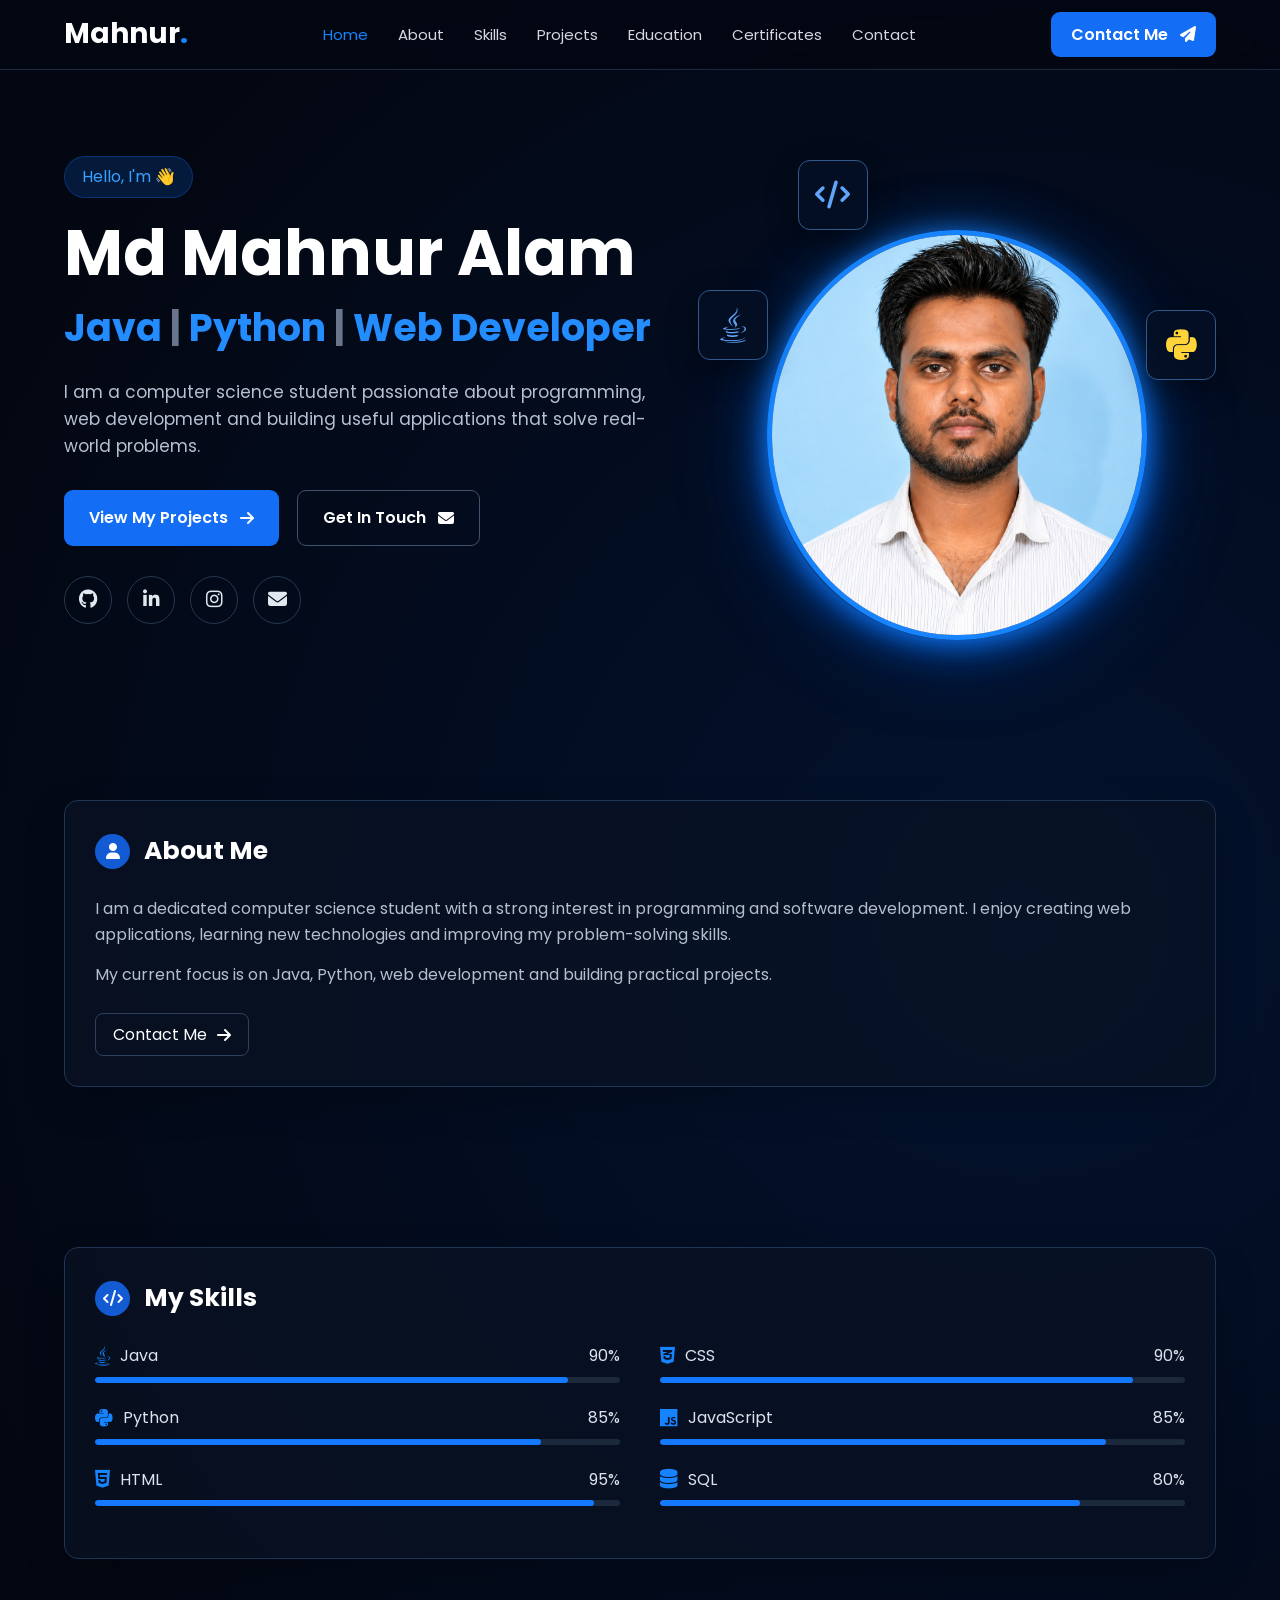
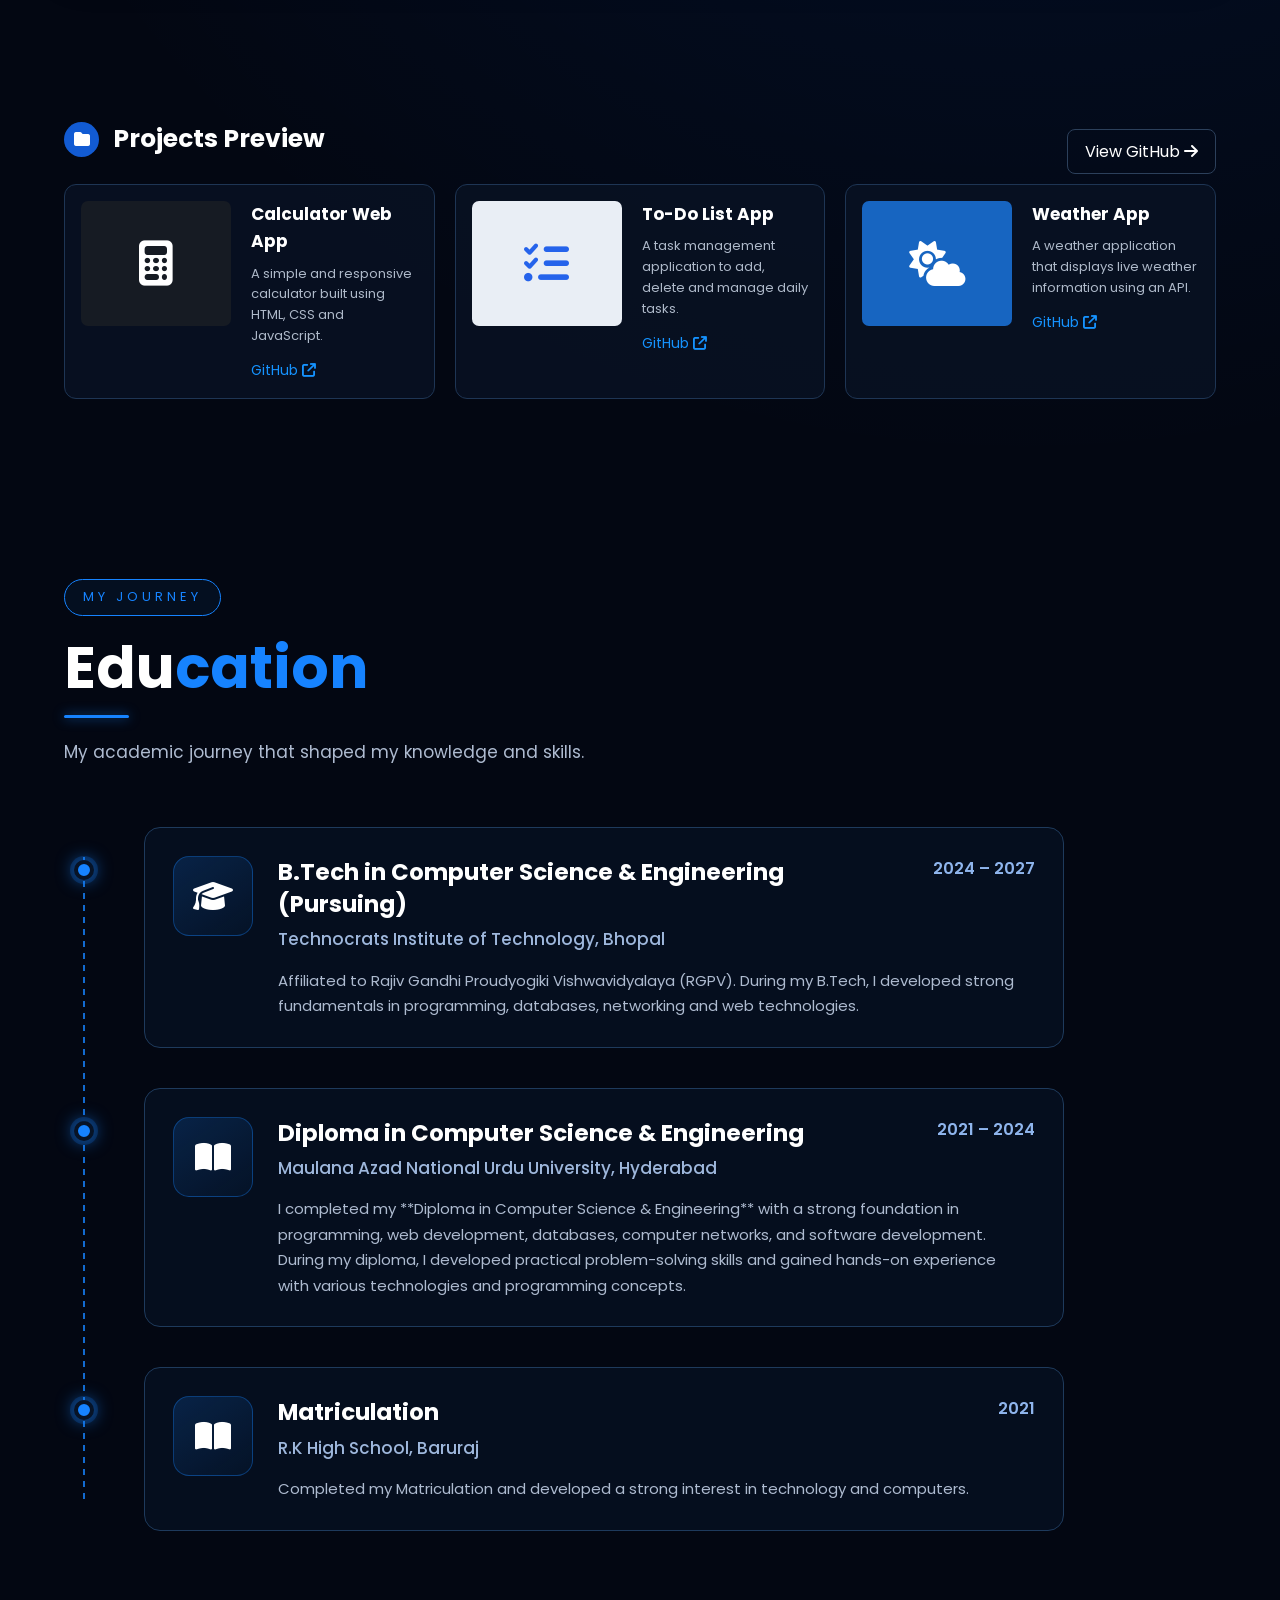
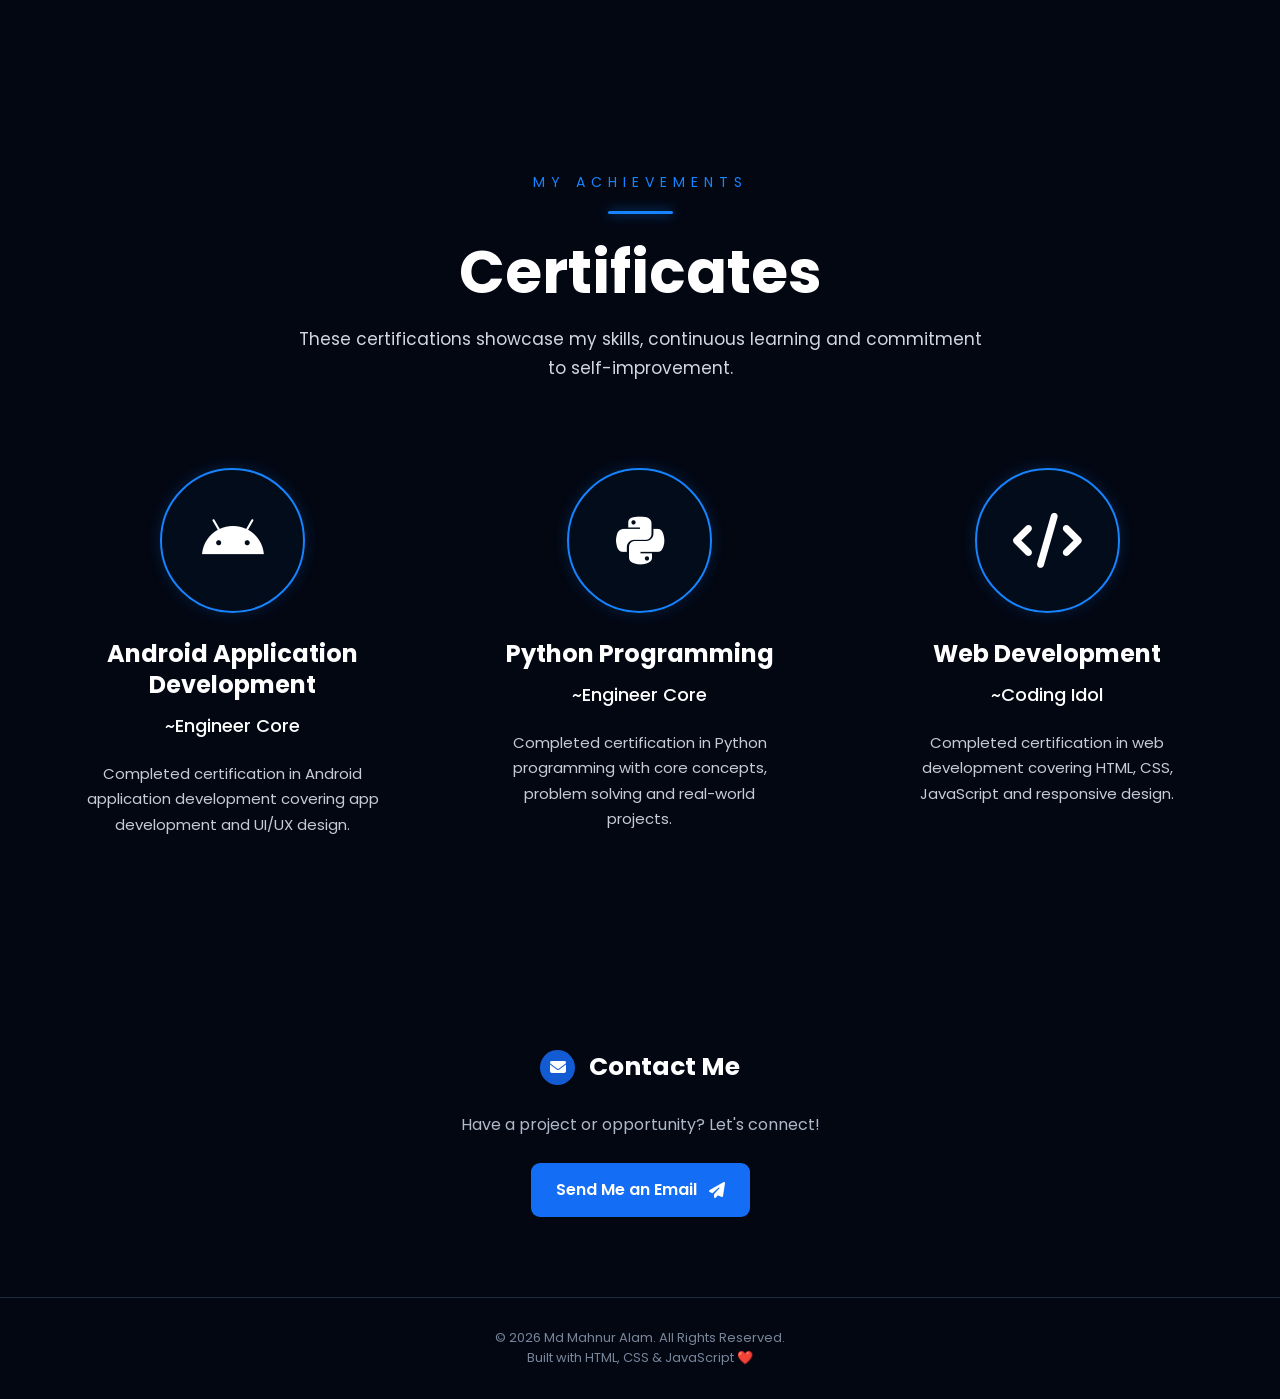
==== commit 3ff31f27: "Refresh certificate showcase layout Reworked the certificates section from a left-aligned timeline i" ====
--- a/portfolio/index.html
+++ b/portfolio/index.html
@@ -560,136 +560,93 @@
 
 
     <!-- ================= CERTIFICATES ================= -->
-     
 
 <section id="certificates" class="certificates-section">
 
     <div class="certificates-header">
 
-        <span class="journey-label">MY ACHIEVEMENTS</span>
-
-        <h2>
-            <span>Certifi</span>cates
-        </h2>
-
-        <div class="education-line"></div>
+        <span class="certificate-label">
+            MY ACHIEVEMENTS
+        </span>
+
+        <div class="certificate-line"></div>
+
+        <h2>Certificates</h2>
 
         <p>
-            Certifications that showcase my skills and learning.
+            These certifications showcase my skills, continuous learning
+            and commitment to self-improvement.
         </p>
 
     </div>
 
 
-    <div class="certificates-timeline">
-
-        <!-- Certificate 1 -->
-
-        <div class="certificate-item">
-
-            <div class="certificate-dot"></div>
+    <div class="certificates-grid">
+
+        <!-- ================= ANDROID ================= -->
+
+        <div class="certificate-card">
 
             <div class="certificate-icon">
                 <i class="fa-brands fa-android"></i>
             </div>
 
-            <div class="certificate-content">
-
-                <div class="certificate-top">
-
-                    <div>
-                        <h3>Android Application Development</h3>
-
-                        <h4>Engineer Core</h4>
-                    </div>
-
-                    <span class="certificate-date">
-                        2024
-                    </span>
-
-                </div>
-
-                <p>
-                    Completed certification in Android Application
-                    Development with practical knowledge of application
-                    development and programming concepts.
-                </p>
-
-            </div>
-
-        </div>
-
-
-        <!-- Certificate 2 -->
-
-        <div class="certificate-item">
-
-            <div class="certificate-dot"></div>
+            <h3>
+                Android Application
+                <br>
+                Development
+            </h3>
+
+            <h4>~Engineer Core</h4>
+
+            <p>
+                Completed certification in Android application
+                development covering app development and UI/UX design.
+            </p>
+
+        </div>
+
+
+        <!-- ================= PYTHON ================= -->
+
+        <div class="certificate-card">
 
             <div class="certificate-icon">
                 <i class="fa-brands fa-python"></i>
             </div>
 
-            <div class="certificate-content">
-
-                <div class="certificate-top">
-
-                    <div>
-                        <h3>Python Programming</h3>
-
-                        <h4>Engineer Core</h4>
-                    </div>
-
-                    <span class="certificate-date">
-                        2024
-                    </span>
-
-                </div>
-
-                <p>
-                    Completed certification in Python programming with
-                    knowledge of core concepts, problem solving and
-                    programming fundamentals.
-                </p>
-
-            </div>
-
-        </div>
-
-
-        <!-- Certificate 3 -->
-
-        <div class="certificate-item">
-
-            <div class="certificate-dot"></div>
+            <h3>
+                Python Programming
+            </h3>
+
+            <h4>~Engineer Core</h4>
+
+            <p>
+                Completed certification in Python programming with
+                core concepts, problem solving and real-world projects.
+            </p>
+
+        </div>
+
+
+        <!-- ================= WEB DEVELOPMENT ================= -->
+
+        <div class="certificate-card">
 
             <div class="certificate-icon">
                 <i class="fa-solid fa-code"></i>
             </div>
 
-            <div class="certificate-content">
-
-                <div class="certificate-top">
-
-                    <div>
-                        <h3>Web Development</h3>
-
-                        <h4>Coding Idol</h4>
-                    </div>
-
-                    <span class="certificate-date">
-                        2024
-                    </span>
-
-                </div>
-
-                <p>
-                    Completed certification in Web Development with
-                    knowledge of HTML, CSS, JavaScript and responsive
-                    website development.
-                </p>
-
-            </div>
+            <h3>
+                Web Development
+            </h3>
+
+            <h4>~Coding Idol</h4>
+
+            <p>
+                Completed certification in web development covering
+                HTML, CSS, JavaScript and responsive design.
+            </p>
 
         </div>
 
--- a/portfolio/style.css
+++ b/portfolio/style.css
@@ -1322,66 +1322,79 @@
 ========================= */
 
 .certificates-header {
-    text-align: left;
-    max-width: 650px;
-    margin-bottom: 60px;
-}
+    text-align: center;
+    max-width: 750px;
+    margin: 0 auto 75px;
+}
+
+
+.certificate-label {
+    display: block;
+
+    color: #1683ff;
+
+    font-size: 14px;
+
+    letter-spacing: 6px;
+
+    margin-bottom: 18px;
+}
+
+
+.certificate-line {
+    width: 65px;
+    height: 3px;
+
+    background: #1683ff;
+
+    margin: 0 auto 25px;
+
+    border-radius: 5px;
+
+    box-shadow: 0 0 12px rgba(22, 131, 255, 0.7);
+}
+
 
 .certificates-header h2 {
-    font-size: clamp(40px, 5vw, 58px);
+    color: white;
+
+    font-size: clamp(42px, 5vw, 60px);
+
     line-height: 1.1;
-    margin-bottom: 15px;
-    color: #1683ff;
-}
-
-.certificates-header h2 span {
-    color: white;
-}
+
+    margin-bottom: 20px;
+}
+
 
 .certificates-header p {
-    color: #aebbd0;
+    color: #d0d7e2;
+
     font-size: 17px;
+
     line-height: 1.7;
-}
-
-
-/* =========================
-   TIMELINE
-========================= */
-
-.certificates-timeline {
-    position: relative;
+
+    margin: 0 auto;
+
+    max-width: 700px;
+}
+
+
+/* =========================
+   CERTIFICATE GRID
+========================= */
+
+.certificates-grid {
+    display: grid;
+
+    grid-template-columns: repeat(3, 1fr);
+
+    gap: 70px;
 
     width: 100%;
-    max-width: 1000px;
-
-    padding-left: 80px;
-}
-
-
-/* Vertical Line */
-
-.certificates-timeline::before {
-    content: "";
-
-    position: absolute;
-
-    left: 19px;
-
-    top: 30px;
-    bottom: 30px;
-
-    width: 2px;
-
-    background: repeating-linear-gradient(
-        to bottom,
-        #1683ff 0px,
-        #1683ff 6px,
-        transparent 6px,
-        transparent 12px
-    );
-
-    opacity: 0.8;
+
+    max-width: 1250px;
+
+    margin: 0 auto;
 }
 
 
@@ -1389,71 +1402,12 @@
    CERTIFICATE CARD
 ========================= */
 
-.certificate-item {
-    position: relative;
-
-    display: flex;
-
-    align-items: flex-start;
-
-    gap: 25px;
-
-    width: 100%;
-
-    margin-bottom: 40px;
-
-    padding: 28px;
-
-    border: 1px solid #1e3a5c;
-
-    border-radius: 16px;
-
-    background: rgba(7, 19, 38, 0.65);
-
-    transition: all 0.4s ease;
-}
-
-
-/* Hover */
-
-.certificate-item:hover {
-    transform: translateX(8px);
-
-    border-color: #1683ff;
-
-    background: rgba(10, 28, 55, 0.85);
-
-    box-shadow:
-        0 15px 40px rgba(22, 131, 255, 0.12),
-        0 0 25px rgba(22, 131, 255, 0.06);
-}
-
-
-/* =========================
-   TIMELINE DOT
-========================= */
-
-.certificate-dot {
-    position: absolute;
-
-    left: -71px;
-
-    top: 32px;
-
-    width: 20px;
-    height: 20px;
-
-    border-radius: 50%;
-
-    background: #1683ff;
-
-    border: 4px solid #071326;
-
-    box-shadow:
-        0 0 0 4px rgba(22, 131, 255, 0.2),
-        0 0 18px rgba(22, 131, 255, 0.8);
-
-    z-index: 2;
+.certificate-card {
+    text-align: center;
+
+    padding: 10px 20px 30px;
+
+    transition: 0.4s ease;
 }
 
 
@@ -1462,116 +1416,100 @@
 ========================= */
 
 .certificate-icon {
-    flex-shrink: 0;
-
-    width: 80px;
-    height: 80px;
+    width: 145px;
+    height: 145px;
+
+    margin: 0 auto 25px;
 
     display: flex;
 
     align-items: center;
     justify-content: center;
 
-    border-radius: 16px;
-
-    background: linear-gradient(
-        145deg,
-        rgba(22, 131, 255, 0.18),
-        rgba(22, 131, 255, 0.04)
-    );
-
-    border: 1px solid rgba(22, 131, 255, 0.35);
+    border-radius: 50%;
+
+    border: 2px solid #1683ff;
 
     color: white;
 
-    font-size: 32px;
-
-    transition: 0.3s ease;
-}
-
-
-/* Icon Hover */
-
-.certificate-item:hover .certificate-icon {
+    font-size: 55px;
+
+    background: rgba(22, 131, 255, 0.04);
+
+    box-shadow:
+        0 0 15px rgba(22, 131, 255, 0.2);
+
+    transition: all 0.4s ease;
+}
+
+
+/* =========================
+   CARD HOVER
+========================= */
+
+.certificate-card:hover {
+    transform: translateY(-8px);
+}
+
+
+.certificate-card:hover .certificate-icon {
     transform: scale(1.08);
 
-    border-color: #1683ff;
-
     box-shadow:
-        0 0 20px rgba(22, 131, 255, 0.25);
-}
-
-
-/* =========================
-   CONTENT
-========================= */
-
-.certificate-content {
-    flex: 1;
-
-    min-width: 0;
-}
-
-
-.certificate-top {
-    display: flex;
-
-    justify-content: space-between;
-
-    align-items: flex-start;
-
-    gap: 25px;
-
-    margin-bottom: 15px;
-}
-
-
-.certificate-content h3 {
+        0 0 25px rgba(22, 131, 255, 0.45),
+        0 0 50px rgba(22, 131, 255, 0.15);
+}
+
+
+/* =========================
+   TITLE
+========================= */
+
+.certificate-card h3 {
     color: white;
 
-    font-size: 23px;
-
-    line-height: 1.4;
-
-    margin-bottom: 7px;
-}
-
-
-.certificate-content h4 {
-    color: #9eb7dc;
-
-    font-size: 17px;
+    font-size: 24px;
+
+    line-height: 1.3;
+
+    margin-bottom: 12px;
+}
+
+
+/* =========================
+   ISSUER
+========================= */
+
+.certificate-card h4 {
+    color: white;
+
+    font-size: 18px;
 
     font-weight: 500;
 
-    line-height: 1.5;
-}
-
-
-.certificate-date {
-    color: #8fb5ed;
-
-    font-size: 16px;
-
-    font-weight: 600;
-
-    white-space: nowrap;
-}
-
-
-.certificate-content p {
-    color: #aebbd0;
+    margin-bottom: 20px;
+}
+
+
+/* =========================
+   DESCRIPTION
+========================= */
+
+.certificate-card p {
+    color: #c5ccd8;
 
     font-size: 15px;
 
     line-height: 1.7;
 
-    max-width: 750px;
+    max-width: 360px;
+
+    margin: 0 auto;
 }
 
 
 /* =========================================
-   TABLET — 900px
+   TABLET
 ========================================= */
 
 @media (max-width: 900px) {
@@ -1580,94 +1518,44 @@
         padding: 80px 5%;
     }
 
-    .certificates-header {
-        margin-bottom: 45px;
-    }
-
-    .certificate-item {
-        padding: 24px;
-    }
-
-    .certificate-content h3 {
+    .certificates-grid {
+        grid-template-columns: repeat(2, 1fr);
+
+        gap: 60px 30px;
+    }
+
+    .certificate-icon {
+        width: 120px;
+        height: 120px;
+
+        font-size: 45px;
+    }
+
+    .certificate-card h3 {
         font-size: 21px;
     }
 
-    .certificate-content h4 {
-        font-size: 16px;
-    }
 }
 
 
 /* =========================================
-   TABLET / SMALL LAPTOP — 700px
+   MOBILE
 ========================================= */
 
-@media (max-width: 700px) {
+@media (max-width: 600px) {
 
     .certificates-section {
         padding: 70px 5%;
     }
 
-    .certificates-timeline {
-        padding-left: 60px;
-    }
-
-    .certificates-timeline::before {
-        left: 14px;
-    }
-
-    .certificate-dot {
-        left: -56px;
-
-        width: 18px;
-        height: 18px;
-    }
-
-    .certificate-item {
-        gap: 18px;
-
-        padding: 22px;
-
-        margin-bottom: 30px;
-    }
-
-    .certificate-icon {
-        width: 65px;
-        height: 65px;
-
-        font-size: 26px;
-    }
-
-    .certificate-top {
-        gap: 15px;
-    }
-
-    .certificate-content h3 {
-        font-size: 19px;
-    }
-
-    .certificate-content h4 {
-        font-size: 15px;
-    }
-
-    .certificate-content p {
-        font-size: 14px;
-    }
-}
-
-
-/* =========================================
-   MOBILE — 550px
-========================================= */
-
-@media (max-width: 550px) {
-
-    .certificates-section {
-        padding: 60px 5%;
-    }
-
     .certificates-header {
-        margin-bottom: 40px;
+        margin-bottom: 55px;
+    }
+
+    .certificate-label {
+        font-size: 11px;
+
+        letter-spacing: 4px;
     }
 
     .certificates-header h2 {
@@ -1678,123 +1566,67 @@
         font-size: 15px;
     }
 
-    .certificates-timeline {
-        padding-left: 45px;
-    }
-
-    .certificates-timeline::before {
-        left: 10px;
-
-        top: 20px;
-        bottom: 20px;
-    }
-
-    .certificate-dot {
-        left: -44px;
-
-        top: 25px;
-
-        width: 16px;
-        height: 16px;
-
-        border-width: 3px;
-    }
-
-    .certificate-item {
-        display: block;
-
-        padding: 20px;
-
-        border-radius: 14px;
+    .certificates-grid {
+        grid-template-columns: 1fr;
+
+        gap: 60px;
+    }
+
+    .certificate-card {
+        padding: 0 10px 20px;
     }
 
     .certificate-icon {
-        width: 55px;
-        height: 55px;
-
-        margin-bottom: 18px;
-
-        font-size: 23px;
-
-        border-radius: 12px;
-    }
-
-    .certificate-top {
-        display: block;
-
-        margin-bottom: 12px;
-    }
-
-    .certificate-content h3 {
-        font-size: 18px;
-
-        margin-bottom: 6px;
-    }
-
-    .certificate-content h4 {
+        width: 110px;
+        height: 110px;
+
+        font-size: 42px;
+
+        margin-bottom: 22px;
+    }
+
+    .certificate-card h3 {
+        font-size: 21px;
+    }
+
+    .certificate-card h4 {
+        font-size: 16px;
+    }
+
+    .certificate-card p {
         font-size: 14px;
 
-        margin-bottom: 10px;
-    }
-
-    .certificate-date {
-        display: inline-block;
-
-        font-size: 13px;
-
-        padding: 4px 10px;
-
-        border-radius: 5px;
-
-        background: rgba(22, 131, 255, 0.1);
-
-        border: 1px solid rgba(22, 131, 255, 0.2);
-    }
-
-    .certificate-content p {
-        font-size: 13px;
-
-        line-height: 1.7;
-    }
+        max-width: 340px;
+    }
+
 }
 
 
 /* =========================================
-   VERY SMALL MOBILE — 380px
+   VERY SMALL MOBILE
 ========================================= */
 
 @media (max-width: 380px) {
 
     .certificates-section {
-        padding: 50px 4%;
-    }
-
-    .certificates-timeline {
-        padding-left: 38px;
-    }
-
-    .certificates-timeline::before {
-        left: 8px;
-    }
-
-    .certificate-dot {
-        left: -37px;
-
-        width: 14px;
-        height: 14px;
-    }
-
-    .certificate-item {
-        padding: 17px;
+        padding: 60px 4%;
     }
 
     .certificates-header h2 {
-        font-size: 34px;
-    }
-
-    .certificate-content h3 {
-        font-size: 17px;
-    }
+        font-size: 35px;
+    }
+
+    .certificate-icon {
+        width: 95px;
+        height: 95px;
+
+        font-size: 36px;
+    }
+
+    .certificate-card h3 {
+        font-size: 19px;
+    }
+
 }
 
 
